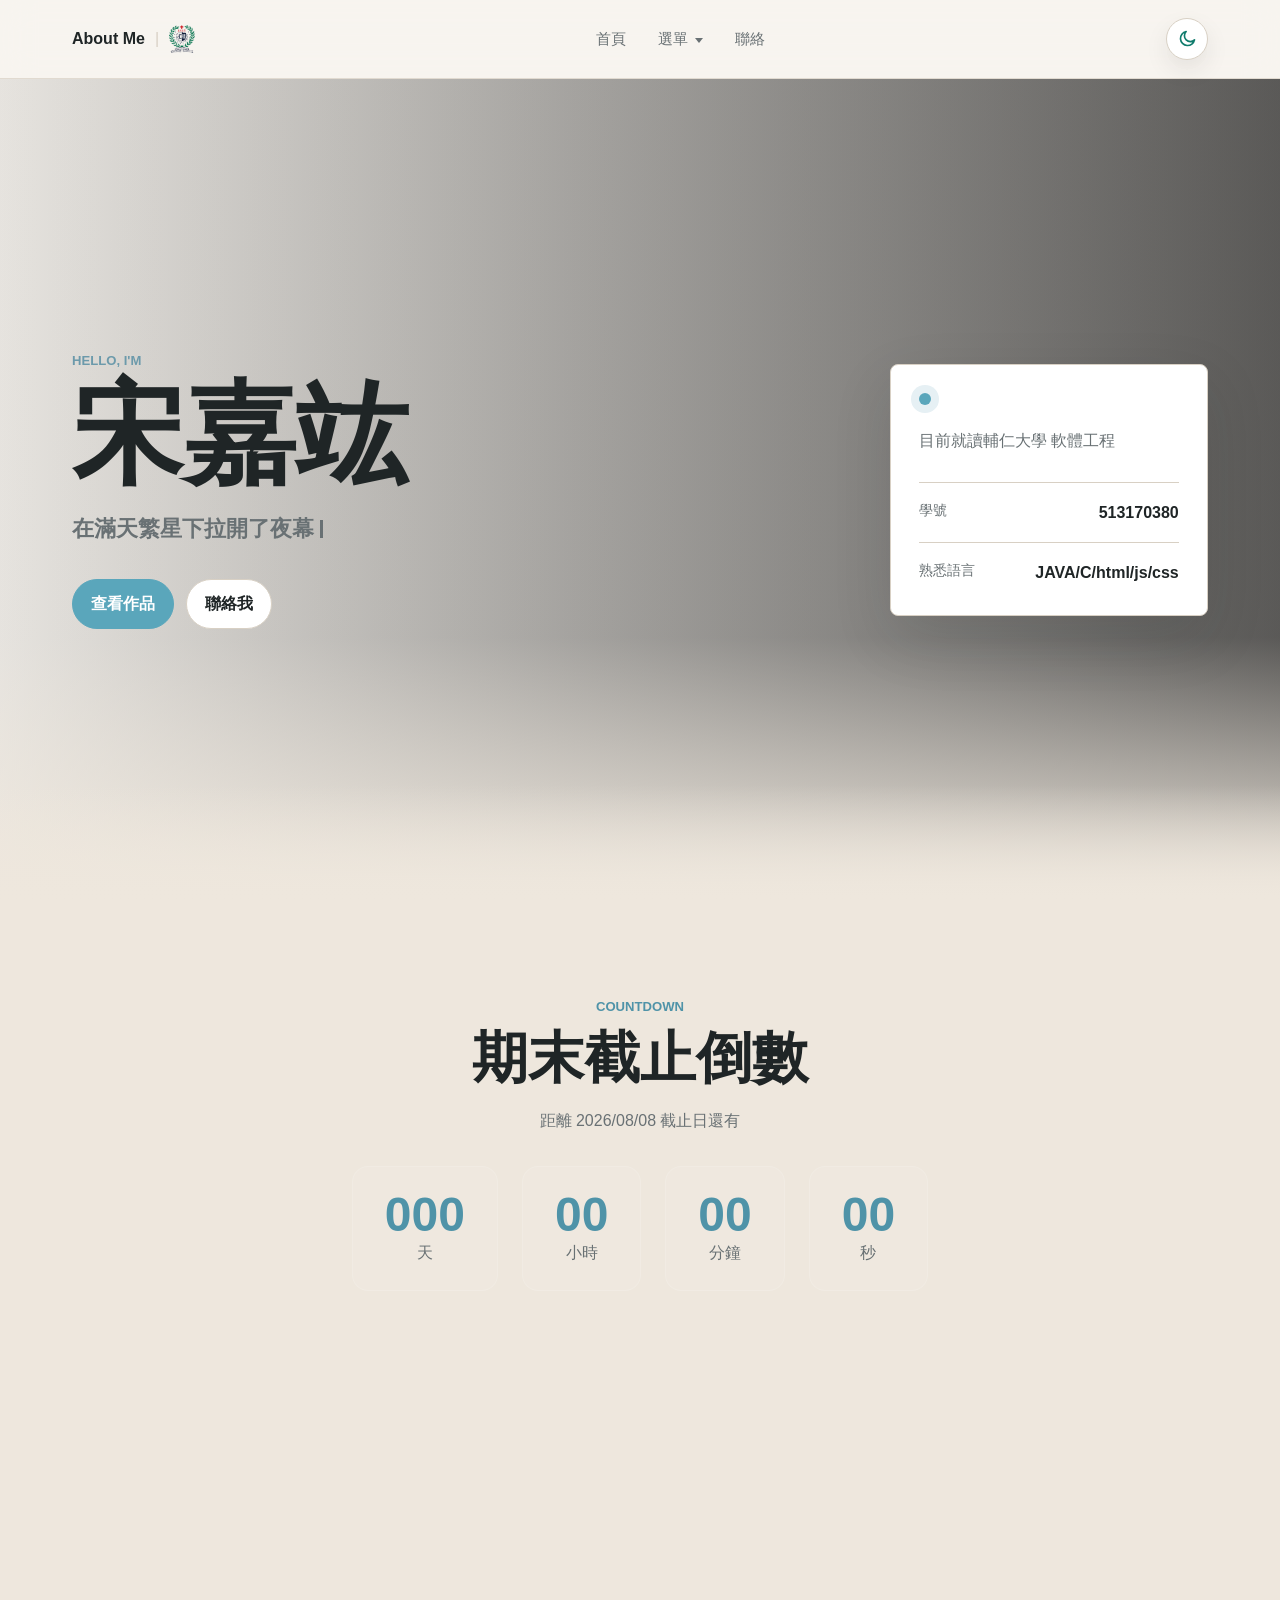
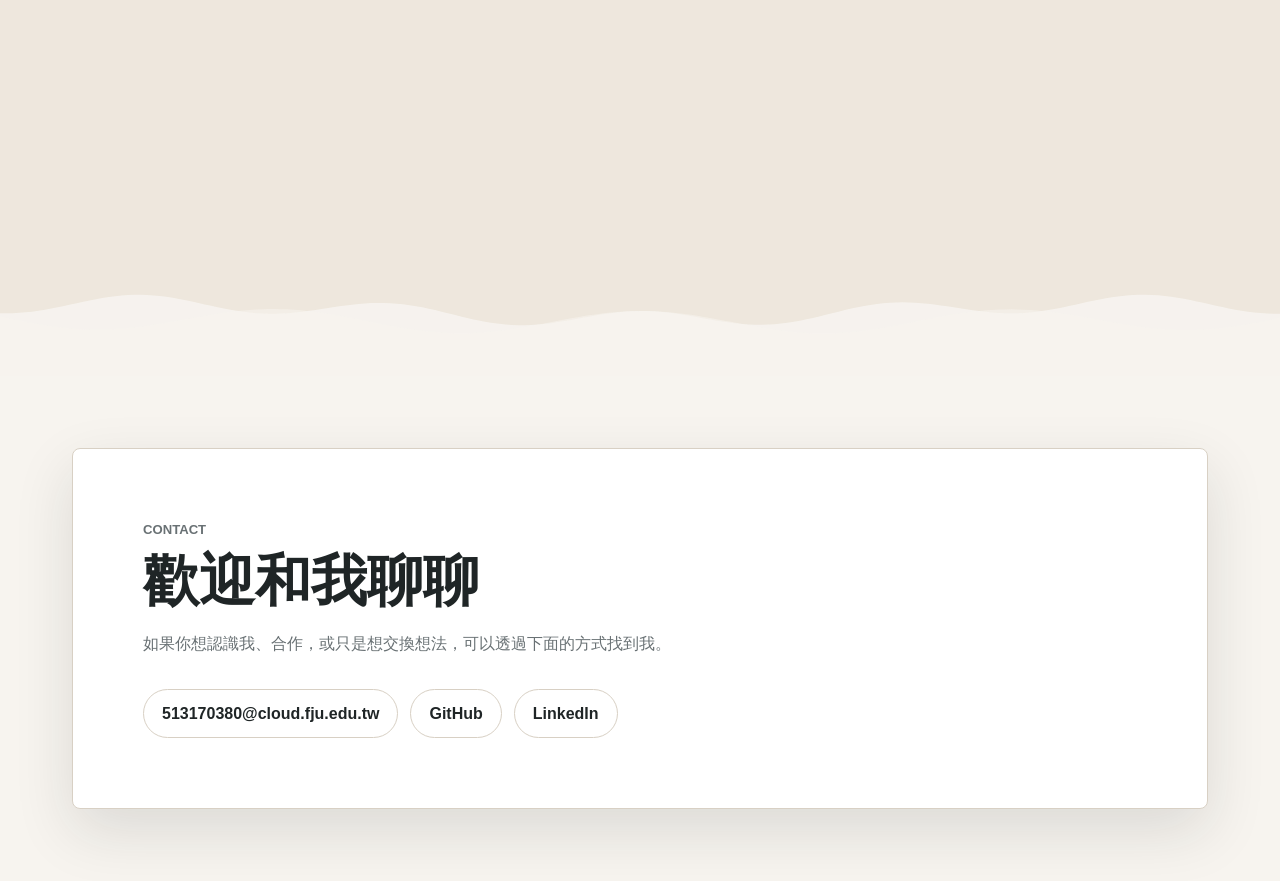
==== index.html @ a81c70bd "Initial commit" ====
<!DOCTYPE html>
<html lang="zh-Hant">
  <head>
    <meta charset="UTF-8" />
    <meta name="viewport" content="width=device-width, initial-scale=1.0" />
    <script>
      if (sessionStorage.getItem("page-arrival-transition") === "true") {
        document.documentElement.classList.add("page-arrival-transition");
      }
    </script>
    <title>About Me</title>
    <link rel="stylesheet" href="styles.css" />
    <link rel="stylesheet" href="startAnimation.css" />
  </head>
  <body>
    <div class="start-animation" aria-hidden="true">
      <div class="container">
        <div class="curtain">
          <div class="curtain__left"></div>
          <div class="curtain__right"></div>
        </div>
      </div>
    </div>

    <header class="site-header">
      <div class="brand-group">
        <a class="brand" href="#home" aria-label="回到首頁">About Me</a>
        <span class="brand-sep" aria-hidden="true">|</span>
        <a class="brand-logo" href="https://www.fju.edu.tw/" target="_blank" rel="noreferrer" aria-label="輔仁大學官網">
          <img src="img/logo.png" alt="輔仁大學" />
        </a>
      </div>
      <nav class="nav" aria-label="主要導覽">
        <a href="#home">首頁</a>
        <div class="nav-dropdown">
          <a class="nav-dropdown-trigger" href="works.html">選單</a>
          <div class="nav-menu" aria-label="作品選單">
            <a href="works.html">作品集</a>
            <div class="nav-subdropdown">
              <a class="nav-submenu-trigger" href="about.html">關於我</a>
              <div class="nav-submenu" aria-label="關於我選項">
                <a href="sponsor.html">贊助</a>
              </div>
            </div>
          </div>
        </div>
        <a href="#contact">聯絡</a>
      </nav>
      <button class="theme-toggle" type="button" aria-label="切換深色模式">
        <span class="theme-icon"><img src="assets/moon.svg" alt="" /></span>
      </button>
    </header>

    <main id="home">
      <section class="hero" aria-labelledby="hero-title">
        <div class="hero-photo-slider" aria-hidden="true">
          <div class="hero-photo hero-photo-1"></div>
          <div class="hero-photo hero-photo-2"></div>
          <div class="hero-photo hero-photo-3"></div>
        </div>
        <div class="hero-content reveal">
          <p class="eyebrow">Hello, I'm</p>
          <h1 id="hero-title">宋嘉竑</h1>
          <p class="hero-subtitle" data-typewriter>
            在滿天繁星下拉開了夜幕，對於這無聊的世界，今天還能保持熱愛嗎?
          </p>
          <div class="hero-actions">
            <a class="button primary" href="works.html">查看作品</a>
            <a class="button secondary" href="#contact">聯絡我</a>
          </div>
        </div>

        <aside class="quick-card reveal reveal-delay-1" aria-label="個人摘要">
          <span class="status-dot"></span>
          <p>目前就讀輔仁大學 軟體工程</p>
          <dl>
            <div>
              <dt>學號</dt>
              <dd>513170380</dd>
            </div>
            <div>
              <dt>熟悉語言</dt>
              <dd>JAVA/C/html/js/css</dd>
            </div>
          </dl>
        </aside>
      </section>

      <section class="countdown-section">
        <canvas id="countdownWave" class="section-wave" aria-hidden="true"></canvas>
        <div class="container reveal">
          <p class="section-label" style="color:var(--gold)">Countdown</p>
          <h2 class="section-title">期末截止倒數</h2>
          <p class="section-sub">距離 2026/08/08 截止日還有</p>
          <div class="countdown-grid">
            <div class="countdown-unit">
              <div class="countdown-number" id="cd-days">000</div>
              <div class="section-sub">天</div>
            </div>
            <div class="countdown-unit">
              <div class="countdown-number" id="cd-hours">00</div>
              <div class="section-sub">小時</div>
            </div>
            <div class="countdown-unit">
              <div class="countdown-number" id="cd-mins">00</div>
              <div class="section-sub">分鐘</div>
            </div>
            <div class="countdown-unit">
              <div class="countdown-number" id="cd-secs">00</div>
              <div class="section-sub">秒</div>
            </div>
          </div>
        </div>
      </section>

      <section id="contact" class="section contact-section reveal" aria-labelledby="contact-title">
        <p class="section-label">Contact</p>
        <h2 id="contact-title">歡迎和我聊聊</h2>
        <p>如果你想認識我、合作，或只是想交換想法，可以透過下面的方式找到我。</p>
        <div class="contact-links">
          <a href="mailto:513170380@cloud.fju.edu.tw">513170380@cloud.fju.edu.tw</a>
          <a href="https://github.com/arantw" target="_blank" rel="noreferrer">GitHub</a>
          <a href="https://www.linkedin.com/" target="_blank" rel="noreferrer">LinkedIn</a>
        </div>
      </section>
    </main>

    <button class="top-button" type="button" aria-label="回到頁面頂端">↑</button>

    <script src="script.js"></script>
  </body>
</html>
---- styles.css ----
/* 全站色彩變數：light mode 預設配色、主色、線條與自訂 scrollbar。 */
:root {
  color-scheme: light;
  --bg: #f7f4ef;
  --surface: #ffffff;
  --surface-soft: #eee7dd;
  --text: #1f2526;
  --muted: #697174;
  --line: #d8d0c4;
  --accent: #5aa6bb;
  --accent-strong: #6c9aab;
  --accent-soft: #e6f0f4;
  --scrollbar-track: transparent;
  --scrollbar-thumb: #b6c9cf;
  --scrollbar-thumb-hover: #c2e0ea;
  --shadow: 0 22px 60px rgba(22, 35, 33, 0.12);
  --wave-color1: rgba(247, 244, 239, 0.55);
  --wave-color2: rgba(247, 244, 239, 0.92);
  --info-box-bg-start: rgba(255, 255, 255, 0.35);
  --info-box-bg-end: rgba(255, 255, 255, 0.75);
  --img-brightness: brightness(100%);
  --gold: #4f93a8;
}

/* Dark mode 對應色彩，透過 body.dark 讓整個網站切換配色（移植自 ba-banner 的深色紫羅蘭配色）。 */
body.dark {
  color-scheme: dark;
  --bg: #0f0f16;
  --surface: #1f1f2c;
  --surface-soft: #1a1a26;
  --text: #dcdce2;
  --muted: #c8c8dc;
  --line: #2c2c39;
  --accent: #9d7cd8;
  --accent-strong: #cfc6ff;
  --accent-soft: #2a2440;
  --scrollbar-track: transparent;
  --scrollbar-thumb: #2c2c39;
  --scrollbar-thumb-hover: #9d7cd8;
  --shadow: 0 8px 32px rgba(0, 0, 0, 0.4);
  --wave-color1: rgba(15, 15, 22, 0.55);
  --wave-color2: rgba(15, 15, 22, 0.92);
  --info-box-bg-start: rgba(32, 27, 38, 0.6);
  --info-box-bg-end: rgba(32, 29, 42, 0.9);
  --img-brightness: brightness(80%);
  --gold: #c8bdf2;
}

* {
  box-sizing: border-box;
}

/* 頁面平滑捲動與 Firefox scrollbar 樣式。 */
html {
  scroll-behavior: smooth;
  scrollbar-color: var(--scrollbar-thumb) var(--scrollbar-track);
  scrollbar-width: thin;
}

/* Chrome / Edge / Safari scrollbar 樣式，移除原本預設粗滑條。 */
::-webkit-scrollbar {
  width: 10px;
  height: 10px;
}

::-webkit-scrollbar-track {
  background: var(--scrollbar-track);
}

::-webkit-scrollbar-thumb {
  border: 3px solid transparent;
  border-radius: 999px;
  background: var(--scrollbar-thumb);
  background-clip: content-box;
}

::-webkit-scrollbar-thumb:hover {
  background: var(--scrollbar-thumb-hover);
  background-clip: content-box;
}

::-webkit-scrollbar-corner {
  background: transparent;
}

body {
  margin: 0;
  overflow-x: hidden;
  background: var(--bg);
  color: var(--text);
  font-family: "Noto Sans TC", "Microsoft JhengHei", Arial, sans-serif;
  line-height: 1.7;
  transition: background-color 0.25s ease, color 0.25s ease;
}

a {
  color: inherit;
  text-decoration: none;
}

/* 固定在頂部的導覽列，搭配半透明背景與模糊效果。 */
.site-header {
  position: sticky;
  top: 0;
  z-index: 10;
  display: flex;
  align-items: center;
  justify-content: space-between;
  gap: 24px;
  padding: 18px clamp(20px, 6vw, 72px);
  border-bottom: 1px solid color-mix(in srgb, var(--line) 72%, transparent);
  background: color-mix(in srgb, var(--bg) 88%, transparent);
  backdrop-filter: blur(16px);
}

/* 左上角品牌區：站名「About Me」與輔大 logo 以「|」分隔。 */
.brand-group {
  display: flex;
  align-items: center;
  gap: 10px;
}

.brand {
  font-size: 1rem;
  font-weight: 800;
  letter-spacing: 0;
}

.brand-sep {
  color: var(--line);
  font-weight: 400;
  user-select: none;
}

.brand-logo {
  display: inline-flex;
  align-items: center;
  transition: opacity 0.2s ease;
}

.brand-logo img {
  display: block;
  width: auto;
  height: 28px;
}

.brand-logo:hover {
  opacity: 0.75;
}

.nav {
  display: flex;
  align-items: center;
  gap: clamp(14px, 3vw, 32px);
  color: var(--muted);
  font-size: 0.95rem;
}

.nav a,
.nav-dropdown-trigger {
  transition: color 0.2s ease;
}

.nav a:hover,
.nav a.active,
.nav-dropdown:hover .nav-dropdown-trigger,
.nav-dropdown:focus-within .nav-dropdown-trigger {
  color: var(--accent-strong);
}

/* 導覽列「作品」下拉選單，hover 或鍵盤 focus 時顯示。 */
.nav-dropdown {
  position: relative;
  display: inline-flex;
  align-items: center;
}

.nav-dropdown-trigger::after {
  content: "";
  display: inline-block;
  width: 0;
  height: 0;
  margin-left: 7px;
  border-left: 4px solid transparent;
  border-right: 4px solid transparent;
  border-top: 5px solid currentColor;
  vertical-align: middle;
}

.nav-menu {
  position: absolute;
  top: calc(100% + 12px);
  left: 50%;
  min-width: 150px;
  padding: 8px;
  border: 1px solid var(--line);
  border-radius: 8px;
  background: var(--surface);
  box-shadow: var(--shadow);
  opacity: 0;
  pointer-events: none;
  transform: translate(-50%, 8px);
  transition: opacity 0.2s ease, transform 0.2s ease;
}

.nav-menu::before {
  content: "";
  position: absolute;
  left: 0;
  right: 0;
  bottom: 100%;
  height: 12px;
}

.nav-menu a {
  display: block;
  padding: 9px 12px;
  border-radius: 6px;
  color: var(--muted);
  white-space: nowrap;
}

.nav-menu a:hover,
.nav-menu a.active {
  background: var(--accent-soft);
  color: var(--accent-strong);
}

.nav-dropdown:hover .nav-menu,
.nav-dropdown:focus-within .nav-menu {
  opacity: 1;
  pointer-events: auto;
  transform: translate(-50%, 0);
}

/* 第二層子選單：「贊助」展開後從右側飛出三個贊助等級選項。 */
.nav-subdropdown {
  position: relative;
}

.nav-submenu-trigger {
  display: flex !important;
  align-items: center;
  justify-content: space-between;
  gap: 10px;
}

.nav-submenu-trigger::after {
  content: "";
  width: 0;
  height: 0;
  border-top: 4px solid transparent;
  border-bottom: 4px solid transparent;
  border-left: 5px solid currentColor;
}

.nav-submenu {
  position: absolute;
  top: -9px;
  left: calc(100% + 9px);
  min-width: 170px;
  padding: 8px;
  border: 1px solid var(--line);
  border-radius: 8px;
  background: var(--surface);
  box-shadow: var(--shadow);
  opacity: 0;
  pointer-events: none;
  transform: translateX(8px);
  transition: opacity 0.2s ease, transform 0.2s ease;
}

/* 透明橋接區，讓滑鼠從父項移到子選單時不會中斷 hover。 */
.nav-submenu::before {
  content: "";
  position: absolute;
  top: 0;
  right: 100%;
  width: 12px;
  height: 100%;
}

.nav-subdropdown:hover .nav-submenu,
.nav-subdropdown:focus-within .nav-submenu {
  opacity: 1;
  pointer-events: auto;
  transform: translateX(0);
}

/* 主題切換與回到頂端按鈕共用圓形按鈕樣式。 */
.theme-toggle,
.top-button {
  display: inline-grid;
  place-items: center;
  width: 42px;
  height: 42px;
  border: 1px solid var(--line);
  border-radius: 999px;
  background: var(--surface);
  color: var(--text);
  cursor: pointer;
  box-shadow: 0 10px 24px rgba(0, 0, 0, 0.08);
  transition: transform 0.2s ease, border-color 0.2s ease;
}

.theme-toggle:hover,
.top-button:hover {
  transform: translateY(-2px);
  border-color: var(--accent);
}

.theme-icon img {
  display: block;
  width: 20px;
  height: 20px;
}

/* 首頁 hero 區塊：第一屏自我介紹與摘要卡片的主要版面。 */
.hero {
  position: relative;
  isolation: isolate;
  min-height: calc(100vh - 79px);
  display: grid;
  grid-template-columns: minmax(0, 1.4fr) minmax(280px, 0.6fr);
  align-items: center;
  gap: clamp(28px, 6vw, 84px);
  padding: clamp(64px, 8vw, 112px) clamp(20px, 6vw, 72px);
  overflow: hidden;
}

/* 首頁 hero 背景：用輪替照片取代純色背景，照片鋪滿首頁第一屏。 */
.hero-photo-slider {
  position: absolute;
  inset: 0;
  z-index: 0;
  display: flex;
  width: 300%;
  height: 100%;
  min-height: 100%;
  background: #000000;
  animation: heroPhotoSlide 15s ease-in-out infinite;
}

.hero-photo {
  flex: 0 0 33.333333%;
  width: 33.333333%;
  height: 100%;
  min-height: 100%;
  background-position: center;
  background-size: cover;
  background-repeat: no-repeat;
}

.hero-photo-1 {
  background-image: url("https://images.unsplash.com/photo-1517694712202-14dd9538aa97?w=1600&q=80");
}

.hero-photo-2 {
  background-image: url("https://images.unsplash.com/photo-1498050108023-c5249f4df085?w=1600&q=80");
}

.hero-photo-3 {
  background-image: url("https://images.unsplash.com/photo-1461749280684-dccba630e2f6?w=1600&q=80");
}

.hero::after {
  content: "";
  position: absolute;
  inset: 0;
  z-index: 1;
  background:
    linear-gradient(to bottom, rgba(247, 244, 239, 0.12), rgba(247, 244, 239, 0.12) 68%, var(--surface-soft) 100%),
    linear-gradient(90deg, rgba(247, 244, 239, 0.92), rgba(247, 244, 239, 0.62) 45%, rgba(247, 244, 239, 0.28));
}

body.dark .hero::after {
  background:
    linear-gradient(to bottom, rgba(15, 15, 22, 0.18), rgba(15, 15, 22, 0.18) 68%, var(--surface-soft) 100%),
    linear-gradient(90deg, rgba(15, 15, 22, 0.92), rgba(15, 15, 22, 0.68) 45%, rgba(15, 15, 22, 0.34));
}

.hero-content {
  position: relative;
  z-index: 3;
  max-width: 760px;
}

.hero .quick-card {
  position: relative;
  z-index: 3;
}

.eyebrow,
.section-label {
  margin: 0 0 10px;
  color: var(--accent-strong);
  font-size: 0.82rem;
  font-weight: 800;
  text-transform: uppercase;
}

h1,
h2,
h3,
p {
  margin-top: 0;
}

h1 {
  margin-bottom: 22px;
  font-size: clamp(3rem, 10vw, 7rem);
  line-height: 0.95;
  letter-spacing: 0;
}

/* 打字機效果文字：逐字輸出的文字一律加粗。 */
[data-typewriter] {
  font-weight: bold;
}

/* 標題打字機效果：搭配 JS 逐字輸出時顯示的閃爍游標。 */
.typewriter-cursor {
  display: inline-block;
  width: 3px;
  height: 0.85em;
  margin-left: 6px;
  vertical-align: -0.1em;
  background-color: currentColor;
  animation: typewriterBlink 0.9s step-end infinite;
}

@keyframes typewriterBlink {
  0%,
  49% {
    opacity: 1;
  }

  50%,
  100% {
    opacity: 0;
  }
}

@keyframes heroPhotoSlide {
  0%,
  28% {
    transform: translateX(0);
  }

  34%,
  62% {
    transform: translateX(-33.333333%);
  }

  68%,
  94% {
    transform: translateX(-66.666667%);
  }

  100% {
    transform: translateX(0);
  }
}

.countdown-section {
  position: relative;
  background: var(--surface-soft);
  color: var(--text);
  text-align: center;
  padding: 6rem 2rem 5rem;
}

/* 讓 hero 名字照片區往下銜接到 countdown-section 時有柔和過渡。 */
.countdown-section::before {
  content: "";
  position: absolute;
  right: 0;
  bottom: 100%;
  left: 0;
  height: clamp(58px, 9vw, 120px);
  pointer-events: none;
  background: linear-gradient(to bottom, transparent, var(--surface-soft));
}

.countdown-section .section-title { color: var(--text); }
.countdown-section .section-sub { color: var(--muted); }

.countdown-grid {
  display: flex; justify-content: center; gap: 1.5rem;
  flex-wrap: wrap; margin: 2rem 0;
}

.countdown-unit {
  background: rgba(255,255,255,0.07);
  border: 1px solid rgba(255,255,255,0.12);
  border-radius: 16px; padding: 1.5rem 2rem;
  min-width: 110px;
}
.countdown-number {
  font-size: 3rem; font-weight: 800;
  color: var(--gold); line-height: 1; font-variant-numeric: tabular-nums;
}
.countdown-label { font-size: 0.8rem; color: rgba(0, 0, 0, 0.5); margin-top: 0.4rem; letter-spacing: 0.08em; }

.countdown-deadline {
  font-size: 0.875rem; color: rgba(0, 0, 0, 0.4);
  margin-top: 1.5rem;
}

h2 {
  margin-bottom: 18px;
  font-size: clamp(2rem, 5vw, 3.5rem);
  line-height: 1.08;
  letter-spacing: 0;
}

h3 {
  margin-bottom: 10px;
  font-size: 1.15rem;
}

.hero-subtitle {
  max-width: 620px;
  color: var(--muted);
  font-size: clamp(1.05rem, 2vw, 1.35rem);
}

.hero-actions,
.contact-links {
  display: flex;
  flex-wrap: wrap;
  gap: 12px;
  margin-top: 32px;
}

.button,
.contact-links a {
  display: inline-flex;
  align-items: center;
  min-height: 46px;
  padding: 10px 18px;
  border: 1px solid var(--line);
  border-radius: 999px;
  font-weight: 700;
  transition: transform 0.2s ease, background-color 0.2s ease, border-color 0.2s ease;
}

.button:hover,
.contact-links a:hover {
  transform: translateY(-2px);
  border-color: var(--accent);
}

.button.primary {
  border-color: var(--accent);
  background: var(--accent);
  color: #ffffff;
}

.button.secondary,
.contact-links a {
  background: var(--surface);
}

.quick-card,
.skill-card,
.contact-section {
  border: 1px solid var(--line);
  border-radius: 8px;
  background: var(--surface);
  box-shadow: var(--shadow);
}

.quick-card {
  position: relative;
  padding: 28px;
}

.status-dot {
  display: block;
  width: 12px;
  height: 12px;
  margin-bottom: 22px;
  border-radius: 50%;
  background: var(--accent);
  box-shadow: 0 0 0 8px var(--accent-soft);
}

.quick-card p {
  color: var(--muted);
}

.quick-card dl {
  display: grid;
  gap: 16px;
  margin: 28px 0 0;
}

.quick-card div {
  display: flex;
  justify-content: space-between;
  gap: 16px;
  padding-top: 16px;
  border-top: 1px solid var(--line);
}

.quick-card dt {
  color: var(--muted);
  font-size: 0.85rem;
}

.quick-card dd {
  margin: 0;
  font-weight: 800;
}

/* ── 關於我頁面：橫幅卡片風格 Hero（視覺參考 reference/ba-banner.html）──── */

/* 橫幅版面：背景圖＋聲波動畫，並把歡迎卡片置中顯示。 */
.about-banner {
  grid-template-columns: 1fr;
  place-items: center;
  text-align: center;
  perspective: 1000px;
}

/* 橫幅背景圖，依主題調整亮度。 */
.about-banner-bg {
  position: absolute;
  inset: 0;
  z-index: 0;
  background-image: url("./img/121764304_p0.jpg");
  background-size: cover;
  background-position: center;
  filter: var(--img-brightness);
  transition: filter 0.5s ease;
}

/* 蓋在背景圖上的漸層遮罩，往下融入頁面背景色。 */
.hero.about-banner::after {
  background: linear-gradient(to bottom, rgba(0, 0, 0, 0.18), rgba(0, 0, 0, 0.18) 55%, var(--bg) 100%);
}

body.dark .hero.about-banner::after {
  background: linear-gradient(to bottom, rgba(0, 0, 0, 0.35), rgba(0, 0, 0, 0.35) 55%, var(--bg) 100%);
}

/* 區塊底部的聲波動畫畫布，疊在漸層遮罩之上，作為與下一個區塊的過渡。 */
.section-wave {
  position: absolute;
  left: 0;
  bottom: 0;
  z-index: 2;
  width: 100%;
  pointer-events: none;
}

/* 歡迎卡片容器，會隨滑鼠位置產生視差傾斜。 */
/*讓頭像可以獨立疊在卡片上方、不隨卡片移動。 */
.about-stage {
  position: relative;
  z-index: 3;
  display: flex;
  justify-content: center;
  perspective: 1000px;
}

.about-welcome-box {
  position: relative;
  display: flex;
  justify-content: center;
  transition: transform 0.2s ease;
}

/* 玻璃擬態資訊卡片：頭像、標題、座右銘、標籤與社群連結。 */
.about-info-box {
  position: relative;
  display: flex;
  flex-direction: column;
  align-items: center;
  gap: 14px;
  width: min(92vw, 560px);
  padding: 64px 36px 36px;
  border-radius: 24px;
  background: linear-gradient(160deg, var(--info-box-bg-start), var(--info-box-bg-end));
  border: 1px solid color-mix(in srgb, var(--line) 60%, transparent);
  box-shadow: var(--shadow);
  backdrop-filter: blur(24px) saturate(120%);
  -webkit-backdrop-filter: blur(24px) saturate(120%);
  transition: background 0.2s ease;
}

/* 卡片上緣的圓形大頭貼圖示。獨立於卡片之上，不隨卡片視差傾斜移動。 */
.about-avatar {
  position: absolute;
  top: 0;
  left: 50%;
  z-index: 5;
  transform: translate(-50%, -50%);
  display: grid;
  place-items: center;
  width: 84px;
  height: 84px;
  border-radius: 50%;
  background: var(--accent-soft);
  color: var(--accent-strong);
  border: 3px solid var(--surface);
  cursor: pointer;
  transition: transform 0.4s cubic-bezier(0.34, 1.56, 0.64, 1);
  box-shadow: var(--shadow);
  overflow: hidden;
}

.about-avatar svg {
  width: 40px;
  height: 40px;
  fill: none;
  stroke: currentColor;
  stroke-width: 1.6;
  stroke-linecap: round;
  stroke-linejoin: round;
}

/* 有上傳真實頭像照片時，讓照片填滿整個圓形頭像，並隱藏預設的 SVG 圖示。 */
.about-avatar img {
  grid-area: 1 / 1;
  width: 100%;
  height: 100%;
  border-radius: 50%;
  object-fit: cover;
}

.about-avatar:has(img) svg {
  display: none;
}

/* 滑鼠移入頭像時稍微放大。 */
.about-avatar:hover {
  transform: translate(-50%, -50%) scale(1.12);
}

/* 滑鼠移入頭像時旋轉一圈：起步快、收尾減速（ease-out）。
   保留置中位移與放大，避免旋轉時跑位或縮放跳動。 */
@keyframes avatar-spin {
  from {
    transform: translate(-50%, -50%) scale(1) rotate(0deg);
  }
  to {
    transform: translate(-50%, -50%) scale(1.12) rotate(360deg);
  }
}

.about-avatar.is-spinning {
  animation: avatar-spin 0.7s cubic-bezier(0.12, 0.78, 0.18, 1);
}

.about-info-box .eyebrow {
  margin: 8px 0 0;
}

.about-info-box h1 {
  margin-bottom: 0;
  font-size: clamp(2.2rem, 6vw, 3.4rem);
}

/* 座右銘文字，搭配打字機游標。 */
.about-motto {
  max-width: 440px;
  min-height: 3.2em;
  color: var(--muted);
  font-size: 1rem;
}

/* Focus / Style 標籤列。 */
.about-tags {
  display: flex;
  gap: 28px;
  margin: 4px 0 0;
}

.about-tags div {
  display: flex;
  flex-direction: column;
  align-items: center;
  gap: 4px;
}

.about-tags dt {
  color: var(--muted);
  font-size: 0.78rem;
  text-transform: uppercase;
  letter-spacing: 0.06em;
}

.about-tags dd {
  margin: 0;
  font-weight: 800;
}

/* 社群連結圖示列。 */
.about-socials {
  display: flex;
  gap: 16px;
  margin-top: 6px;
}

.about-socials .social-icon {
  display: grid;
  place-items: center;
  width: 40px;
  height: 40px;
  border: 1px solid var(--line);
  border-radius: 50%;
  color: var(--muted);
  transition: color 0.2s ease, border-color 0.2s ease, transform 0.2s ease;
}

.about-socials .social-icon:hover {
  color: var(--accent-strong);
  border-color: var(--accent);
  transform: translateY(-2px);
}

.about-socials .social-icon svg {
  width: 18px;
  height: 18px;
  fill: currentColor;
}

/* 一般內容區塊的共用間距與分隔線。 */
.section {
  padding: clamp(70px, 9vw, 118px) clamp(20px, 6vw, 72px);
  border-top: 1px solid var(--line);
}

/* 關於我區塊：標題與文字說明左右分欄。 */
.split-section {
  display: grid;
  grid-template-columns: minmax(180px, 0.65fr) minmax(0, 1.35fr);
  gap: clamp(30px, 7vw, 90px);
}

.section-copy {
  max-width: 760px;
  color: var(--muted);
  font-size: 1.06rem;
}

.section-heading {
  max-width: 760px;
  margin-bottom: 34px;
}

/* 技能卡片區塊：桌機三欄、窄螢幕改單欄。 */
.skill-grid {
  display: grid;
  grid-template-columns: repeat(3, minmax(0, 1fr));
  gap: 18px;
}

.skill-card {
  min-height: 230px;
  padding: 26px;
  box-shadow: none;
}

.skill-card p,
.timeline-item p,
.contact-section p {
  color: var(--muted);
}

/* 贊助頁：三個贊助等級卡片，置中排列並把按鈕對齊卡片底部。 */
.sponsor-grid {
  margin-top: clamp(24px, 4vw, 40px);
}

.sponsor-card {
  display: flex;
  flex-direction: column;
  align-items: center;
  text-align: center;
  gap: 10px;
}

.sponsor-card .sponsor-emoji {
  font-size: 2.6rem;
  line-height: 1;
}

.sponsor-card h3 {
  margin: 4px 0 0;
}

.sponsor-card .sponsor-price {
  margin: 0;
  color: var(--accent-strong);
  font-size: 1.6rem;
  font-weight: 800;
}

.sponsor-card .button {
  margin-top: auto;
}

/* 首頁精選作品時間線。 */
.timeline {
  display: grid;
  gap: 14px;
}

.timeline-item {
  display: grid;
  grid-template-columns: 56px minmax(0, 1fr);
  gap: 20px;
  padding: 22px 0;
  border-top: 1px solid var(--line);
}

.timeline-item span {
  display: inline-grid;
  place-items: center;
  width: 42px;
  height: 42px;
  border-radius: 50%;
  background: var(--accent-soft);
  color: var(--accent-strong);
  font-weight: 800;
}

.contact-section {
  margin: clamp(34px, 6vw, 72px);
  padding: clamp(34px, 6vw, 70px);
  border-top: 1px solid var(--line);
}

/* 關於我頁地圖區塊：嵌入輔仁大學位置，採用 16:9 響應式比例。 */
.map-section p {
  max-width: 760px;
  color: var(--muted);
  font-size: 1.06rem;
}

.map-frame {
  margin: 28px 0 8px;
  aspect-ratio: 16 / 9;
  overflow: hidden;
  border: 1px solid var(--line);
  border-radius: 12px;
  background: var(--surface);
  box-shadow: var(--shadow);
}

.map-frame iframe {
  display: block;
  width: 100%;
  height: 100%;
  border: 0;
}

/* 作品表格頁舊版樣式，保留給需要表格呈現時使用。 */
.table-section {
  min-height: calc(100vh - 79px);
}

.table-intro {
  max-width: 680px;
  color: var(--muted);
  font-size: 1.06rem;
}

.table-wrap {
  overflow-x: auto;
  border: 1px solid var(--line);
  border-radius: 8px;
  background: var(--surface);
  box-shadow: var(--shadow);
}

.work-table {
  width: 100%;
  min-width: 720px;
  border-collapse: collapse;
}

.work-table th,
.work-table td {
  padding: 18px 20px;
  border-bottom: 1px solid var(--line);
  text-align: left;
  vertical-align: middle;
}

.work-table th {
  background: var(--surface-soft);
  color: var(--text);
  font-size: 0.88rem;
  text-transform: uppercase;
}

.work-table tr:last-child td {
  border-bottom: 0;
}

.work-table tbody tr {
  transition: background-color 0.2s ease;
}

.work-table tbody tr:hover {
  background: var(--accent-soft);
}

.table-tag {
  display: inline-flex;
  align-items: center;
  min-height: 30px;
  padding: 4px 12px;
  border-radius: 999px;
  background: var(--accent-soft);
  color: var(--accent-strong);
  font-size: 0.88rem;
  font-weight: 800;
}

.table-actions {
  margin-top: 28px;
}

/* 作品集頁：隱藏原生 scrollbar，改用右側年份刻度作為瀏覽提示。 */
.works-root {
  scrollbar-width: none;
}

.works-root::-webkit-scrollbar {
  width: 0;
  height: 0;
}

.works-page {
  padding-right: 104px;
}

.portfolio-main {
  overflow: clip;
}

/* 作品集頁首屏，讓標題區符合視窗高度。 */
.portfolio-hero {
  min-height: calc(100svh - 79px);
  display: grid;
  align-items: end;
}

/* 右側年份刻度尺：點擊年份可跳到對應作品區塊。 */
.year-timeline {
  position: fixed;
  top: 50%;
  right: 24px;
  z-index: 9;
  display: grid;
  gap: 18px;
  padding: 18px 0;
  background: transparent;
  transform: translateY(-50%);
}

.year-timeline::before {
  content: "";
  position: absolute;
  top: 0;
  bottom: 0;
  right: 11px;
  width: 2px;
  border-radius: 999px;
  background: linear-gradient(to bottom, transparent, var(--line) 12%, var(--line) 88%, transparent);
}

/* --tick：由 JS 依捲動位置設定的接近程度（0～1），驅動刻度連續變化。 */
.year-timeline a {
  --tick: 0;
  position: relative;
  z-index: 1;
  display: flex;
  align-items: center;
  justify-content: flex-end;
  width: 80px;
  height: 24px;
  /* 標籤右側留白需大於最長刻度（約 35px），避免刻度長出時壓到文字。 */
  padding-right: 40px;
  /* 字色由灰到主題色隨刻度漸變。 */
  color: color-mix(in srgb, var(--accent-strong) calc(var(--tick) * 100%), var(--muted));
  font-size: 0.78rem;
  font-weight: 800;
  /* 越接近中央越往左突出。 */
  transform: translateX(calc(var(--tick) * -6px));
  transition: color 0.15s ease, transform 0.15s ease;
}

.year-timeline a::before {
  content: "";
  position: absolute;
  top: 50%;
  right: 5px;
  /* 刻度長度隨接近程度由 14px 延伸到 30px。 */
  width: calc(14px + var(--tick) * 16px);
  height: 2px;
  border-radius: 999px;
  background: color-mix(in srgb, var(--accent) calc(var(--tick) * 100%), var(--line));
  transform: translateY(-50%);
  transition: width 0.15s ease, background-color 0.15s ease;
}

.year-timeline a::after {
  content: "";
  position: absolute;
  top: 50%;
  right: 7px;
  width: 8px;
  height: 8px;
  border-radius: 50%;
  background: color-mix(in srgb, var(--accent) calc(var(--tick) * 100%), var(--bg));
  border: 2px solid color-mix(in srgb, var(--accent) calc(var(--tick) * 100%), var(--line));
  /* 圓點隨接近程度放大。 */
  transform: translateY(-50%) scale(calc(0.85 + var(--tick) * 0.45));
  transition: border-color 0.15s ease, background-color 0.15s ease, transform 0.15s ease;
}

/* 滑鼠移入或目前年份：直接拉到刻度最強狀態。 */
.year-timeline a:hover,
.year-timeline a.active {
  color: var(--accent-strong);
  transform: translateX(-6px);
}

.year-timeline a:hover::before,
.year-timeline a.active::before {
  width: 30px;
  background: var(--accent);
}

.year-timeline a:hover::after,
.year-timeline a.active::after {
  background: var(--accent);
  border-color: var(--accent);
  transform: translateY(-50%) scale(1.3);
}

/* 每個年份作品區塊符合視窗高度，透明度由 JS 依捲動位置控制。 */
.year-section {
  min-height: calc(100svh - 79px);
  display: grid;
  align-content: center;
  scroll-margin-top: 96px;
  opacity: var(--year-opacity, 0.2);
  transform: translateY(calc((1 - var(--year-opacity, 0.2)) * 22px));
  transition: opacity 0.12s linear, transform 0.12s linear;
}

.year-heading {
  display: flex;
  align-items: end;
  justify-content: space-between;
  gap: 22px;
  margin-bottom: 28px;
}

.year-heading h2 {
  margin-bottom: 0;
}

/* 年份內的作品橫向瀏覽列，左右箭頭負責水平切換作品。 */
.portfolio-row {
  display: grid;
  grid-template-columns: 46px minmax(0, 1fr) 46px;
  align-items: center;
  gap: 14px;
  max-width: min(100%, calc(100vw - 212px));
}

.portfolio-track {
  display: grid;
  grid-auto-columns: minmax(500px, calc((100% - 36px) / 3));
  grid-auto-flow: column;
  gap: 18px;
  overflow-x: auto;
  overscroll-behavior-inline: contain;
  padding: 4px 4px 18px;
  scroll-behavior: smooth;
  scroll-snap-type: inline mandatory;
  scrollbar-width: none;
}

.portfolio-track::-webkit-scrollbar {
  display: none;
}

.portfolio-card {
  position: relative;
  min-height: clamp(240px, 34svh, 360px);
  padding: 26px;
  border: 1px solid var(--line);
  border-radius: 8px;
  background: var(--surface);
  box-shadow: var(--shadow);
  scroll-snap-align: start;
}

.portfolio-card span {
  display: inline-grid;
  place-items: center;
  width: 40px;
  height: 40px;
  margin-bottom: 46px;
  border-radius: 50%;
  background: var(--accent-soft);
  color: var(--accent-strong);
  font-weight: 800;
}

.portfolio-card p {
  color: var(--muted);
}

/* 作品卡片內嵌的 Lottie 動畫（data.json），固定白色背景，稍微放大超出卡片內距。 */
.portfolio-card .card-lottie {
  display: block;
  width: calc(100% + 36px);
  aspect-ratio: 16 / 9;
  margin: 10px -18px 18px;
  background: #ffffff;
  border: 1px solid var(--line);
  border-radius: 8px;
}

/* 作品卡片內嵌的本機影片（AE 資料夾），沿用 card-lottie 的 16:9 方框版型。 */
.portfolio-card .card-video {
  display: block;
  width: calc(100% + 36px);
  aspect-ratio: 16 / 9;
  margin: 10px -18px 18px;
  background: #000000;
  border: 1px solid var(--line);
  border-radius: 8px;
  object-fit: cover;
}

/* SORT 卡片內的排序演算法動畫：氣泡排序長條圖，循環播放，配色沿用主題變數，
   會自動適應 light / dark mode。視覺邏輯移植自 sort/ 資料夾的 React 版本。 */
.sort-anim {
  position: relative;
  width: calc(100% + 36px);
  aspect-ratio: 16 / 9;
  margin: 10px -18px 18px;
  background: var(--surface);
  border: 1px solid var(--line);
  border-radius: 8px;
  overflow: hidden;
}

.sort-anim__label {
  position: absolute;
  top: 12px;
  left: 16px;
  font-family: ui-monospace, "DM Mono", SFMono-Regular, monospace;
  font-size: 0.7rem;
  font-weight: 500;
  letter-spacing: 0.28em;
  color: var(--muted);
}

.sort-anim__bars {
  position: absolute;
  left: 16px;
  right: 16px;
  bottom: 16px;
  top: 44px;
}

.sort-anim__bar {
  position: absolute;
  bottom: 0;
  transform: translateX(-50%);
  transform-origin: bottom center;
  border-radius: 4px 4px 2px 2px;
  background: color-mix(in srgb, var(--muted) 38%, var(--surface));
  transition: left 110ms cubic-bezier(0.4, 0, 0.2, 1),
    height 110ms ease,
    background-color 70ms linear;
}

.sort-anim__bar.is-sorted {
  background: var(--text);
}

.sort-anim__bar.is-comparing,
.sort-anim__bar.is-swapping {
  background: var(--accent);
}

/* 排序完成時，長條由左到右依序躍起並閃過 accent 色的波浪反饋 */
@keyframes sort-finale {
  0% {
    transform: translateX(-50%) scaleY(1);
  }
  40% {
    transform: translateX(-50%) scaleY(1.12);
    background-color: var(--accent);
  }
  100% {
    transform: translateX(-50%) scaleY(1);
  }
}

.sort-anim__bar.is-finale {
  animation: sort-finale 540ms cubic-bezier(0.34, 1.56, 0.64, 1) both;
}

@media (prefers-reduced-motion: reduce) {
  .sort-anim__bar {
    transition: none;
  }
  .sort-anim__bar.is-finale {
    animation: none;
  }
}

/* 重新播放並洗牌按鈕：卡片右上角的圓形圖示按鈕 */
.sort-anim__replay {
  position: absolute;
  top: 22px;
  right: 22px;
  display: inline-grid;
  place-items: center;
  width: 38px;
  height: 38px;
  padding: 0;
  border: 1px solid var(--line);
  border-radius: 50%;
  background: var(--surface);
  color: var(--muted);
  cursor: pointer;
  transition: border-color 0.2s ease, background-color 0.2s ease,
    color 0.2s ease, transform 0.2s ease;
}

.sort-anim__replay:hover {
  border-color: var(--accent);
  background: var(--accent-soft);
  color: var(--accent-strong);
}

.sort-anim__replay:active svg {
  transform: rotate(-90deg);
  transition: transform 0.2s ease;
}

/* about 頁背景音樂開關：固定在左下角的圓形按鈕 */
.bgm-toggle {
  position: fixed;
  left: 22px;
  bottom: 22px;
  z-index: 40;
  display: inline-grid;
  place-items: center;
  width: 46px;
  height: 46px;
  padding: 0;
  border: 1px solid var(--line);
  border-radius: 50%;
  background: var(--surface);
  color: var(--accent-strong);
  cursor: pointer;
  box-shadow: 0 10px 24px rgba(0, 0, 0, 0.08);
  transition: border-color 0.2s ease, background-color 0.2s ease,
    color 0.2s ease, transform 0.2s ease;
}

.bgm-toggle:hover {
  border-color: var(--accent);
  background: var(--accent-soft);
  transform: translateY(-2px);
}

/* 預設顯示「播放中」圖示；暫停/靜音時改顯示帶斜線的圖示 */
.bgm-toggle .bgm-icon-off {
  display: none;
}

.bgm-toggle.is-muted {
  color: var(--muted);
}

.bgm-toggle.is-muted .bgm-icon-on {
  display: none;
}

.bgm-toggle.is-muted .bgm-icon-off {
  display: block;
}

.carousel-button {
  display: inline-grid;
  place-items: center;
  width: 46px;
  height: 46px;
  border: 1px solid var(--line);
  border-radius: 50%;
  background: var(--surface);
  color: var(--text);
  cursor: pointer;
  font-size: 1.8rem;
  line-height: 1;
  box-shadow: 0 10px 24px rgba(0, 0, 0, 0.08);
  transition: transform 0.2s ease, border-color 0.2s ease, background-color 0.2s ease;
}

.carousel-button:hover {
  border-color: var(--accent);
  background: var(--accent-soft);
  transform: translateY(-2px);
}

/* 回到頂端按鈕預設隱藏，捲動到一定高度後由 JS 加上 visible。 */
.top-button {
  position: fixed;
  right: 22px;
  bottom: 22px;
  opacity: 0;
  pointer-events: none;
}

.top-button.visible {
  opacity: 1;
  pointer-events: auto;
}

/* Scroll Animation：進入視窗後由 JS 加上 is-visible，產生淡入上滑。 */
.reveal {
  opacity: 0;
  transform: translateY(34px);
  transition: opacity 0.75s ease, transform 0.75s ease;
  will-change: opacity, transform;
}

.reveal.is-visible {
  opacity: 1;
  transform: translateY(0);
}

.reveal-delay-1 {
  transition-delay: 0.12s;
}

.reveal-delay-2 {
  transition-delay: 0.24s;
}

/* 尊重使用者的減少動態偏好，關閉大部分動畫與平滑捲動。 */
@media (prefers-reduced-motion: reduce) {
  html {
    scroll-behavior: auto;
  }

  *,
  *::before,
  *::after {
    transition-duration: 0.01ms !important;
    animation-duration: 0.01ms !important;
    animation-iteration-count: 1 !important;
  }

  .reveal {
    opacity: 1;
    transform: none;
  }
}

/* 平板以下版面：導覽列換行，作品刻度移到底部。 */
@media (max-width: 820px) {
  .site-header {
    align-items: flex-start;
    flex-wrap: wrap;
  }

  .nav {
    order: 3;
    width: 100%;
    justify-content: space-between;
    gap: 10px;
    padding-bottom: 2px;
  }

  .nav-dropdown {
    position: static;
  }

  .nav-menu {
    left: auto;
    right: 18px;
    transform: translateY(8px);
  }

  .nav-dropdown:hover .nav-menu,
  .nav-dropdown:focus-within .nav-menu {
    transform: translateY(0);
  }

  /* 小螢幕：第二層子選單改為內嵌縮排呈現，避免飛出畫面外。 */
  .nav-submenu {
    position: static;
    margin: 4px 0 4px 12px;
    min-width: 0;
    padding: 4px;
    box-shadow: none;
    opacity: 1;
    pointer-events: auto;
    transform: none;
  }

  .nav-submenu::before {
    display: none;
  }

  .hero,
  .split-section,
  .skill-grid {
    grid-template-columns: 1fr;
  }

  .hero {
    min-height: auto;
  }

  .about-banner {
    min-height: 70vh;
  }

  .skill-card {
    min-height: auto;
  }

  .works-page {
    padding-right: 0;
  }

  .year-timeline {
    top: auto;
    right: 14px;
    bottom: 14px;
    left: 14px;
    display: flex;
    justify-content: space-between;
    gap: 6px;
    padding: 8px;
    border: 1px solid var(--line);
    border-radius: 999px;
    background: color-mix(in srgb, var(--surface) 88%, transparent);
    box-shadow: var(--shadow);
    backdrop-filter: blur(16px);
    transform: none;
  }

  .year-timeline::before {
    left: 26px;
    right: 26px;
    top: 50%;
    bottom: auto;
    width: auto;
    height: 1px;
    transform: translateY(-50%);
  }

  .year-timeline a {
    width: 42px;
    height: 30px;
    justify-content: center;
    padding-right: 0;
    font-size: 0.72rem;
  }

  .year-timeline a::before,
  .year-timeline a::after {
    display: none;
  }

  .year-timeline a:hover,
  .year-timeline a.active {
    transform: translateY(-3px);
    color: var(--accent-strong);
  }

  .portfolio-row {
    grid-template-columns: 40px minmax(0, 1fr) 40px;
    gap: 8px;
    max-width: 100%;
  }

  .carousel-button {
    width: 40px;
    height: 40px;
  }

  .portfolio-track {
    grid-auto-columns: minmax(245px, 82%);
  }

  .year-section {
    min-height: calc(100svh - 120px);
  }
}

/* 手機版面：縮小邊距、隱藏作品橫向箭頭，改用手勢水平滑動。 */
@media (max-width: 520px) {
  .site-header {
    padding: 14px 18px;
  }

  .nav {
    font-size: 0.88rem;
  }

  .hero,
  .section {
    padding-left: 18px;
    padding-right: 18px;
  }

  .about-info-box {
    width: 100%;
    padding: 56px 22px 28px;
  }

  .about-tags {
    gap: 18px;
  }

  .contact-section {
    margin: 18px;
  }

  .timeline-item {
    grid-template-columns: 1fr;
  }

  .portfolio-row {
    grid-template-columns: 1fr;
  }

  .carousel-button {
    display: none;
  }

  .year-timeline a {
    width: 38px;
    font-size: 0.68rem;
  }
}
/*遷入圓角設定*/
iframe {
  border-radius: 16px !important;
  overflow: hidden !important;
  
  transform: translateZ(0);
  isolation: isolate;
}
---- startAnimation.css ----
/* 首次進入網站時使用的滿版窗簾動畫圖層。 */
@view-transition {
  navigation: auto;
}

::view-transition-old(root),
::view-transition-new(root) {
  animation-duration: 0.35s;
  animation-timing-function: ease;
}

.start-animation {
  position: fixed;
  inset: 0;
  z-index: 9999;
  display: grid;
  place-items: center;
  width: 100%;
  height: 100vh;
  height: 100svh;
  min-height: 100vh;
  min-height: 100svh;
  overflow: hidden;
  background: transparent;
  pointer-events: none;
  animation: startOverlayExit 0.5s ease 2.15s forwards;
}

/* 站內切換到達新頁時，不顯示首次進入底幕，只播放開窗簾效果。 */
.page-arrival-transition .start-animation:not(.is-page-transition) {
  background: transparent;
  pointer-events: none;
  animation: startOverlayExit 0.35s ease 0.95s forwards;
  opacity: 1;
  visibility: visible;
}

.page-arrival-transition .start-animation:not(.is-page-transition) .container::before {
  display: none;
}

.page-arrival-transition .start-animation:not(.is-page-transition) .curtain__left::before,
.page-arrival-transition .start-animation:not(.is-page-transition) .curtain__right::before {
  animation: open 0.7s ease-in-out 0.15s forwards;
}

/* 動畫畫布固定符合目前視窗大小。 */
.container {
  position: relative;
  width: 100%;
  height: 100vh;
  height: 100svh;
  background-color: transparent;
  overflow: hidden;
}

/* 首次進入時使用純色底幕，在窗簾打開前先遮住網頁內容。 */
.container::before {
  content: "";
  position: absolute;
  inset: 0;
  z-index: 0;
  background: #f7f4ef;
  animation: startBaseReveal 0.7s ease-in-out 1.2s forwards;
}

/* 窗簾面板位在底幕上方。 */
.curtain {
  position: absolute;
  inset: 0;
  z-index: 1;
}

.curtain__left,
.curtain__right {
  position: absolute;
  top: 0;
  left: 0;
  width: 100%;
  height: 150%;
}

/* 每片窗簾會先關上，再打開顯示底下的網頁。 */
.curtain__left::before,
.curtain__right::before {
  content: "";
  display: block;
  position: absolute;
  top: 0;
  left: 0;
  width: 100%;
  height: 100%;
  background-color: currentColor;
  animation:
    close 0.7s ease-in-out var(--close-delay, 0s) both,
    open 0.7s ease-in-out var(--open-delay, 0s) forwards;
}

.curtain__left {
  --close-delay: 0.2s;
  --open-delay: 1.2s;
  color: #bbb;
}

.curtain__right {
  --close-delay: 0.35s;
  --open-delay: 1.2s;
  color: #999;
  transform: scaleX(-1);
}

body.dark .container::before {
  background: #0f0f16;
}

body.dark .curtain__left {
  color: #2c2c39;
}

body.dark .curtain__right {
  color: #1f1f2c;
}

/* 站內離開頁面時，不加背景，只用窗簾蓋住目前網頁。 */
.start-animation.is-page-transition {
  background: transparent;
  pointer-events: auto;
  animation: none;
  opacity: 1;
  visibility: visible;
}

.start-animation.is-page-transition .container::before {
  display: none;
}

.start-animation.is-page-transition .curtain__left::before,
.start-animation.is-page-transition .curtain__right::before {
  animation: close 0.7s ease-in-out var(--close-delay, 0s) both;
}

@keyframes close {
  from,
  to {
    transform-origin: left top;
  }

  from {
    box-shadow: -10px -10px 16px rgba(0, 0, 0, 0);
    transform: translateX(101%) rotate(-25deg);
  }

  50%,
  to {
    box-shadow: -60px -15px 16px rgba(0, 0, 0, 0.1);
  }

  to {
    transform: translateX(0%) rotate(0deg);
  }
}

@keyframes open {
  from,
  to {
    transform-origin: right top;
  }

  from,
  50% {
    box-shadow: -60px -15px 16px rgba(0, 0, 0, 0.1);
  }

  to {
    box-shadow: -10px -10px 16px rgba(0, 0, 0, 0);
    transform: translateX(-101%) rotate(25deg);
  }

  from {
    transform: translateX(0%) rotate(0deg);
  }
}

@keyframes startOverlayExit {
  to {
    opacity: 0;
    visibility: hidden;
    pointer-events: none;
  }
}

@keyframes startBaseReveal {
  to {
    opacity: 0;
  }
}

@media (prefers-reduced-motion: reduce) {
  .start-animation {
    display: none;
  }
}
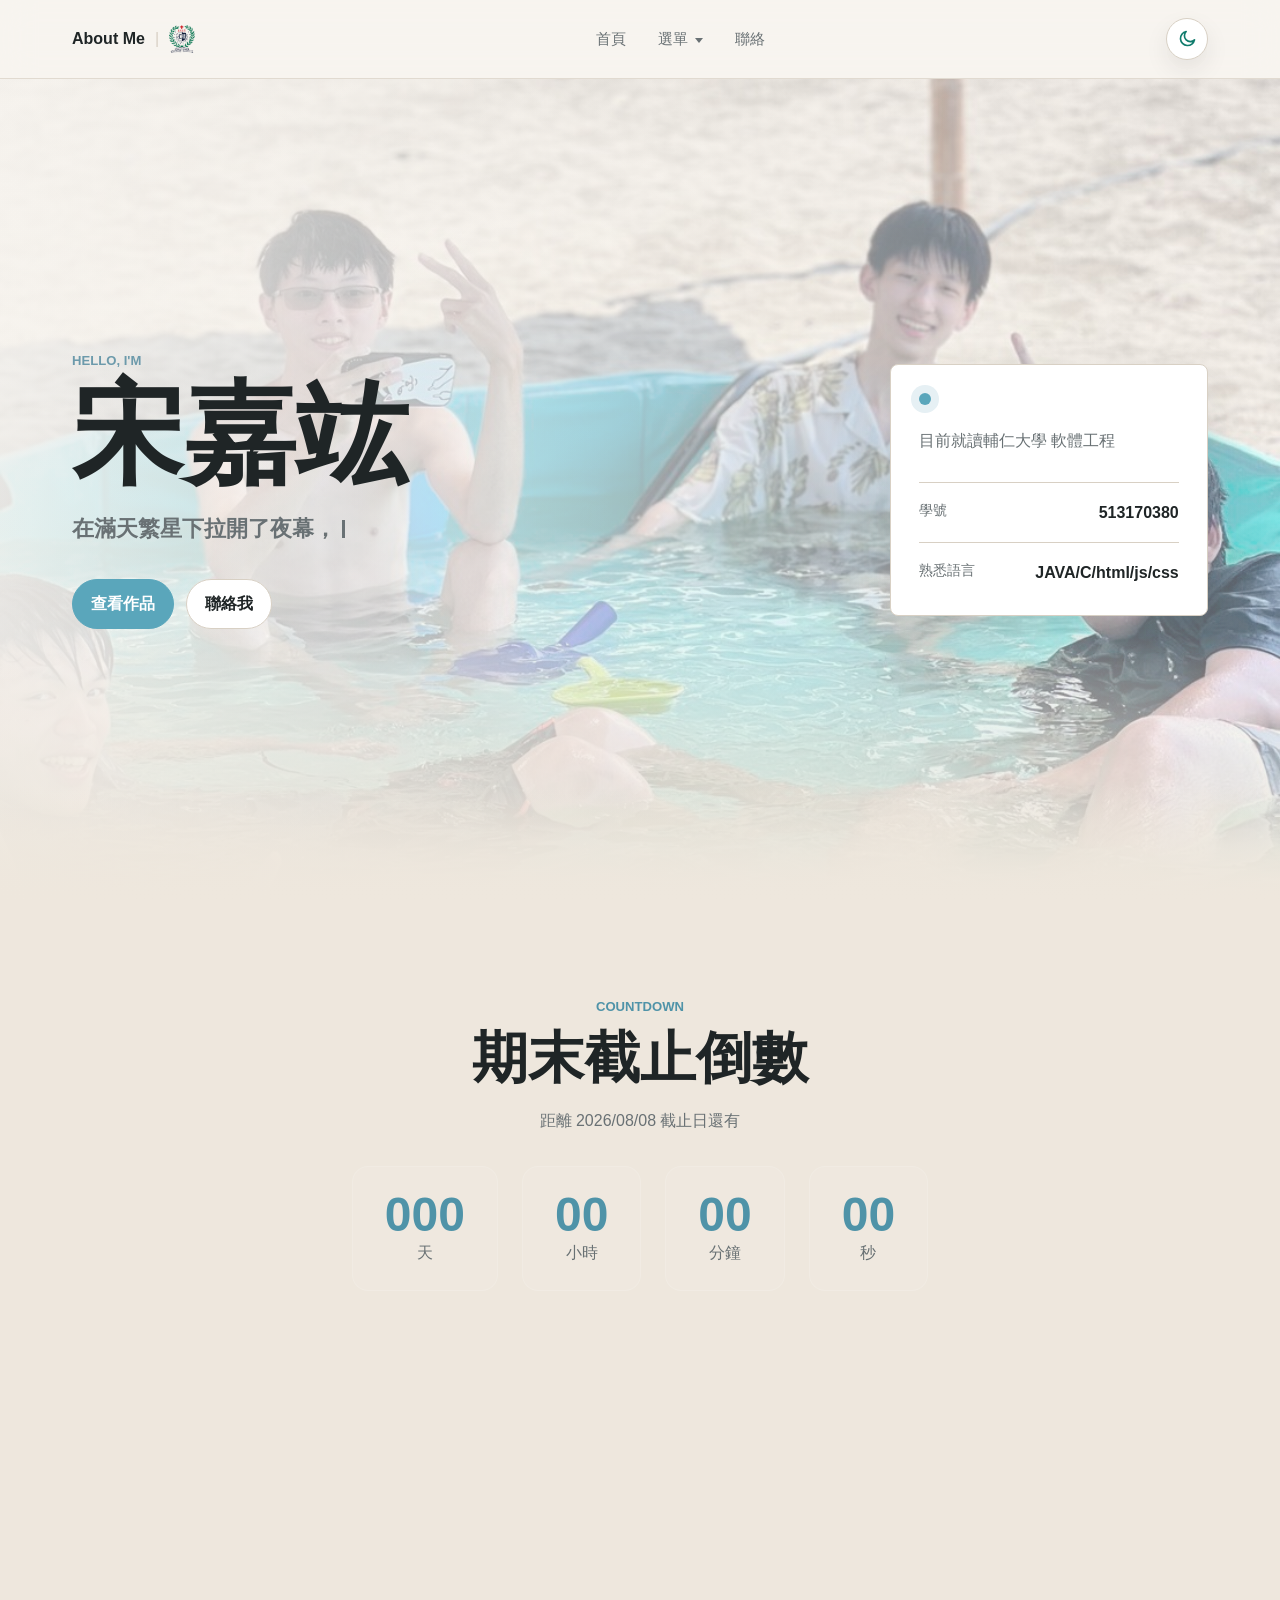
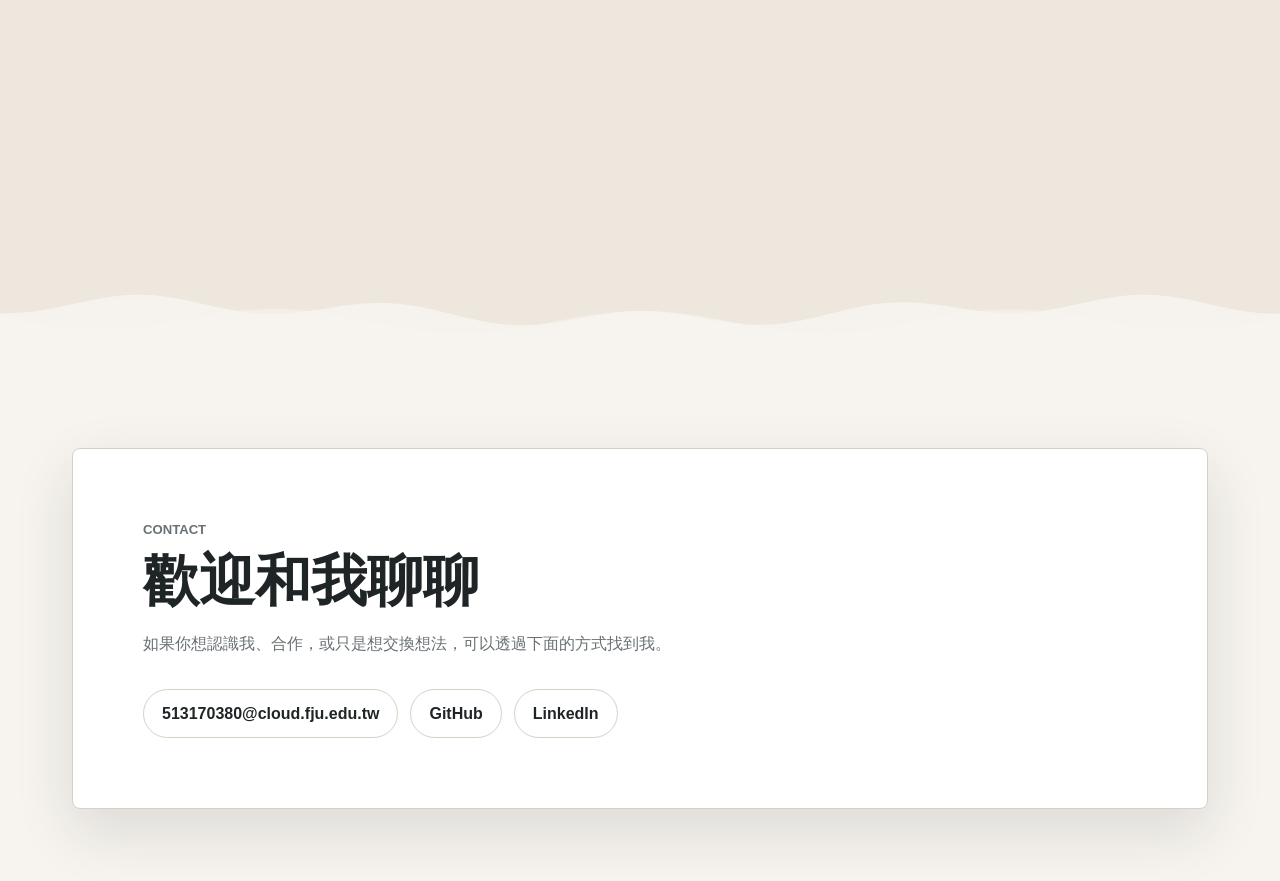
==== commit c58a6e76: "修改主頁背景和調整作品集背景" ====
--- a/index.html
+++ b/index.html
@@ -57,6 +57,8 @@
           <div class="hero-photo hero-photo-1"></div>
           <div class="hero-photo hero-photo-2"></div>
           <div class="hero-photo hero-photo-3"></div>
+          <div class="hero-photo hero-photo-4"></div>
+          <div class="hero-photo hero-photo-5"></div>
         </div>
         <div class="hero-content reveal">
           <p class="eyebrow">Hello, I'm</p>
--- a/styles.css
+++ b/styles.css
@@ -334,16 +334,16 @@
   inset: 0;
   z-index: 0;
   display: flex;
-  width: 300%;
+  width: 500%;
   height: 100%;
   min-height: 100%;
   background: #000000;
-  animation: heroPhotoSlide 15s ease-in-out infinite;
+  animation: heroPhotoSlide 25s ease-in-out infinite;
 }
 
 .hero-photo {
-  flex: 0 0 33.333333%;
-  width: 33.333333%;
+  flex: 0 0 20%;
+  width: 20%;
   height: 100%;
   min-height: 100%;
   background-position: center;
@@ -352,15 +352,23 @@
 }
 
 .hero-photo-1 {
-  background-image: url("https://images.unsplash.com/photo-1517694712202-14dd9538aa97?w=1600&q=80");
+  background-image: url("./bg/1758351074773.jpg");
 }
 
 .hero-photo-2 {
-  background-image: url("https://images.unsplash.com/photo-1498050108023-c5249f4df085?w=1600&q=80");
+  background-image: url("./bg/20240107_163657_IMG_0907.jpg");
 }
 
 .hero-photo-3 {
-  background-image: url("https://images.unsplash.com/photo-1461749280684-dccba630e2f6?w=1600&q=80");
+  background-image: url("./bg/20250118_140955.jpg");
+}
+
+.hero-photo-4 {
+  background-image: url("./bg/Messenger_creation_84AF8FDD-E4DE-469F-9DAF-39F3694A6864.jpeg");
+}
+
+.hero-photo-5 {
+  background-image: url("./bg/%E8%9E%A2%E5%B9%95%E6%93%B7%E5%8F%96%E7%95%AB%E9%9D%A2%202026-06-15%20233632.png");
 }
 
 .hero::after {
@@ -443,18 +451,28 @@
 
 @keyframes heroPhotoSlide {
   0%,
-  28% {
+  15% {
     transform: translateX(0);
   }
 
-  34%,
-  62% {
-    transform: translateX(-33.333333%);
-  }
-
-  68%,
-  94% {
-    transform: translateX(-66.666667%);
+  19%,
+  34% {
+    transform: translateX(-20%);
+  }
+
+  38%,
+  53% {
+    transform: translateX(-40%);
+  }
+
+  57%,
+  72% {
+    transform: translateX(-60%);
+  }
+
+  76%,
+  95% {
+    transform: translateX(-80%);
   }
 
   100% {
@@ -624,16 +642,26 @@
   perspective: 1000px;
 }
 
-/* 橫幅背景圖，依主題調整亮度。 */
-.about-banner-bg {
+/* 橫幅背景圖，依主題調整亮度。共用版面屬性，background-image 由各頁面類別自訂，可單獨更換。 */
+.about-banner-bg,
+.works-banner-bg {
   position: absolute;
   inset: 0;
   z-index: 0;
-  background-image: url("./img/121764304_p0.jpg");
   background-size: cover;
   background-position: center;
   filter: var(--img-brightness);
   transition: filter 0.5s ease;
+}
+
+/* 關於我頁面的橫幅背景圖。 */
+.about-banner-bg {
+  background-image: url("./img/121764304_p0.jpg");
+}
+
+/* 作品集頁面的橫幅背景圖（可獨立更換成不同圖片）。 */
+.works-banner-bg {
+  background-image: url("./img/F08kLh7aAAAa4Bh.png");
 }
 
 /* 蓋在背景圖上的漸層遮罩，往下融入頁面背景色。 */
@@ -873,19 +901,107 @@
 /* 贊助頁：三個贊助等級卡片，置中排列並把按鈕對齊卡片底部。 */
 .sponsor-grid {
   margin-top: clamp(24px, 4vw, 40px);
+  align-items: stretch;
 }
 
 .sponsor-card {
+  position: relative;
   display: flex;
   flex-direction: column;
   align-items: center;
   text-align: center;
   gap: 10px;
+  overflow: hidden;
+  isolation: isolate;
+  transition: transform 0.25s ease, box-shadow 0.25s ease, border-color 0.25s ease;
+}
+
+/* 每張卡片頂部一條依等級配色的漸層飾條。 */
+.sponsor-card::before {
+  content: "";
+  position: absolute;
+  inset: 0 0 auto;
+  height: 4px;
+  background: linear-gradient(90deg, var(--tier-from), var(--tier-to));
+}
+
+/* 卡片背後淡淡的等級色暈染，hover 時更明顯。 */
+.sponsor-card::after {
+  content: "";
+  position: absolute;
+  z-index: -1;
+  inset: 0;
+  background: radial-gradient(120% 80% at 50% 0%, var(--tier-glow), transparent 70%);
+  opacity: 0.5;
+  transition: opacity 0.25s ease;
+}
+
+.sponsor-card:hover {
+  transform: translateY(-6px);
+  box-shadow: var(--shadow);
+  border-color: color-mix(in srgb, var(--tier-to) 55%, var(--line));
+}
+
+.sponsor-card:hover::after {
+  opacity: 1;
+}
+
+/* 各等級的色彩主題（飾條與暈染）。 */
+.sponsor-card--bronze {
+  --tier-from: #c98a52;
+  --tier-to: #e6b27a;
+  --tier-glow: rgba(201, 138, 82, 0.16);
+}
+
+.sponsor-card--silver {
+  --tier-from: #9aa3ad;
+  --tier-to: #cdd5dd;
+  --tier-glow: rgba(154, 163, 173, 0.16);
+}
+
+.sponsor-card--gold {
+  --tier-from: #d6a73a;
+  --tier-to: #f3d27a;
+  --tier-glow: rgba(214, 167, 58, 0.20);
+}
+
+/* 主推方案：稍微放大、加上主色外框與更強陰影。 */
+.sponsor-card--featured {
+  border-color: color-mix(in srgb, var(--tier-to) 60%, var(--line));
+  box-shadow: var(--shadow);
+}
+
+@media (min-width: 821px) {
+  .sponsor-card--featured {
+    transform: scale(1.04);
+  }
+
+  .sponsor-card--featured:hover {
+    transform: translateY(-6px) scale(1.04);
+  }
+}
+
+/* 「最受歡迎」徽章。 */
+.sponsor-badge {
+  position: absolute;
+  top: 14px;
+  right: -34px;
+  transform: rotate(45deg);
+  width: 130px;
+  padding: 4px 0;
+  text-align: center;
+  font-size: 0.72rem;
+  font-weight: 800;
+  letter-spacing: 0.05em;
+  color: #1f2526;
+  background: linear-gradient(90deg, var(--tier-from), var(--tier-to));
+  box-shadow: 0 4px 10px rgba(0, 0, 0, 0.18);
 }
 
 .sponsor-card .sponsor-emoji {
-  font-size: 2.6rem;
+  font-size: 2.8rem;
   line-height: 1;
+  filter: drop-shadow(0 4px 8px rgba(0, 0, 0, 0.12));
 }
 
 .sponsor-card h3 {
@@ -895,12 +1011,79 @@
 .sponsor-card .sponsor-price {
   margin: 0;
   color: var(--accent-strong);
-  font-size: 1.6rem;
+  font-size: 1.9rem;
   font-weight: 800;
+}
+
+.sponsor-card .sponsor-unit {
+  font-size: 0.85rem;
+  font-weight: 600;
+  color: var(--muted);
+  margin-left: 4px;
+}
+
+/* 各等級的回饋清單。 */
+.sponsor-perks {
+  list-style: none;
+  margin: 6px 0 14px;
+  padding: 0;
+  display: grid;
+  gap: 8px;
+  width: 100%;
+  text-align: left;
+}
+
+.sponsor-perks li {
+  position: relative;
+  padding-left: 26px;
+  color: var(--muted);
+  font-size: 0.95rem;
+}
+
+.sponsor-perks li::before {
+  content: "✓";
+  position: absolute;
+  left: 0;
+  top: -1px;
+  display: grid;
+  place-items: center;
+  width: 18px;
+  height: 18px;
+  border-radius: 50%;
+  font-size: 0.7rem;
+  font-weight: 800;
+  color: var(--accent-strong);
+  background: var(--accent-soft);
 }
 
 .sponsor-card .button {
   margin-top: auto;
+  width: 100%;
+}
+
+/* 頁面底部的聲波動畫帶，作為贊助頁的收尾裝飾。 */
+.sponsor-wave {
+  position: relative;
+  height: 150px;
+  margin-top: clamp(50px, 9vw, 110px);
+  overflow: visible;
+  background: var(--surface-soft);
+}
+
+/* 與 index 的 countdown-section 一致：上緣用柔和漸層銜接頁面背景。 */
+.sponsor-wave::before {
+  content: "";
+  position: absolute;
+  right: 0;
+  bottom: 100%;
+  left: 0;
+  height: clamp(58px, 9vw, 120px);
+  pointer-events: none;
+  background: linear-gradient(to bottom, transparent, var(--surface-soft));
+}
+
+.sponsor-wave .section-wave {
+  bottom: -1px;
 }
 
 /* 首頁精選作品時間線。 */
@@ -1036,19 +1219,57 @@
   height: 0;
 }
 
+/* --timeline-gutter：為右側固定年份時間軸保留的留白寬度。
+   只套用在會撞到時間軸的捲動內容（.year-section），不放在 body，
+   讓頁首、頁首背景、波浪等裝飾層能自然滿版、不必逐一抵銷。 */
 .works-page {
-  padding-right: 104px;
+  --timeline-gutter: 104px;
 }
 
 .portfolio-main {
   overflow: clip;
 }
 
-/* 作品集頁首屏，讓標題區符合視窗高度。 */
+/* 作品集頁首屏，讓標題區符合視窗高度。背景圖重用 .about-banner-bg。 */
 .portfolio-hero {
+  position: relative;
+  isolation: isolate;
   min-height: calc(100svh - 79px);
   display: grid;
   align-items: end;
+}
+
+/* 疊在背景圖上的漸層遮罩，與首頁 .hero::after 相同做法：
+   直向漸層在 68% 才柔和轉折避免分層感，再疊一層橫向漸層淡化左側提升標題可讀性。
+   底部收尾用 --bg 以銜接下方波浪與作品區塊。 */
+.portfolio-hero::after {
+  content: "";
+  position: absolute;
+  inset: 0;
+  z-index: 1;
+  pointer-events: none;
+  background:
+    linear-gradient(to bottom, rgba(247, 244, 239, 0.12), rgba(247, 244, 239, 0.12) 68%, var(--bg) 100%),
+    linear-gradient(90deg, rgba(247, 244, 239, 0.92), rgba(247, 244, 239, 0.62) 45%, rgba(247, 244, 239, 0.28));
+}
+
+body.dark .portfolio-hero::after {
+  background:
+    linear-gradient(to bottom, rgba(15, 15, 22, 0.18), rgba(15, 15, 22, 0.18) 68%, var(--bg) 100%),
+    linear-gradient(90deg, rgba(15, 15, 22, 0.92), rgba(15, 15, 22, 0.68) 45%, rgba(15, 15, 22, 0.34));
+}
+
+.portfolio-hero .section-heading {
+  position: relative;
+  /* 高於波浪（z-index:2），避免底部對齊的標題被波浪畫布蓋住下緣。 */
+  z-index: 3;
+  /* 霧面改為淺色系（同 index），標題改用主題文字色才清楚。 */
+  color: var(--text);
+}
+
+/* 頁首底部的波浪，用來和下方各作品（cas）區塊分隔。 */
+.portfolio-hero .section-wave {
+  bottom: -1px;
 }
 
 /* 右側年份刻度尺：點擊年份可跳到對應作品區塊。 */
@@ -1151,6 +1372,8 @@
   display: grid;
   align-content: center;
   scroll-margin-top: 96px;
+  /* 右側多留 --timeline-gutter，讓標題與作品列不被固定的年份時間軸壓到。 */
+  padding-right: calc(clamp(20px, 6vw, 72px) + var(--timeline-gutter, 0px));
   opacity: var(--year-opacity, 0.2);
   transform: translateY(calc((1 - var(--year-opacity, 0.2)) * 22px));
   transition: opacity 0.12s linear, transform 0.12s linear;
@@ -1539,8 +1762,9 @@
     min-height: auto;
   }
 
+  /* 小螢幕時間軸改成底部橫條，右側不再需要留白。 */
   .works-page {
-    padding-right: 0;
+    --timeline-gutter: 0px;
   }
 
   .year-timeline {
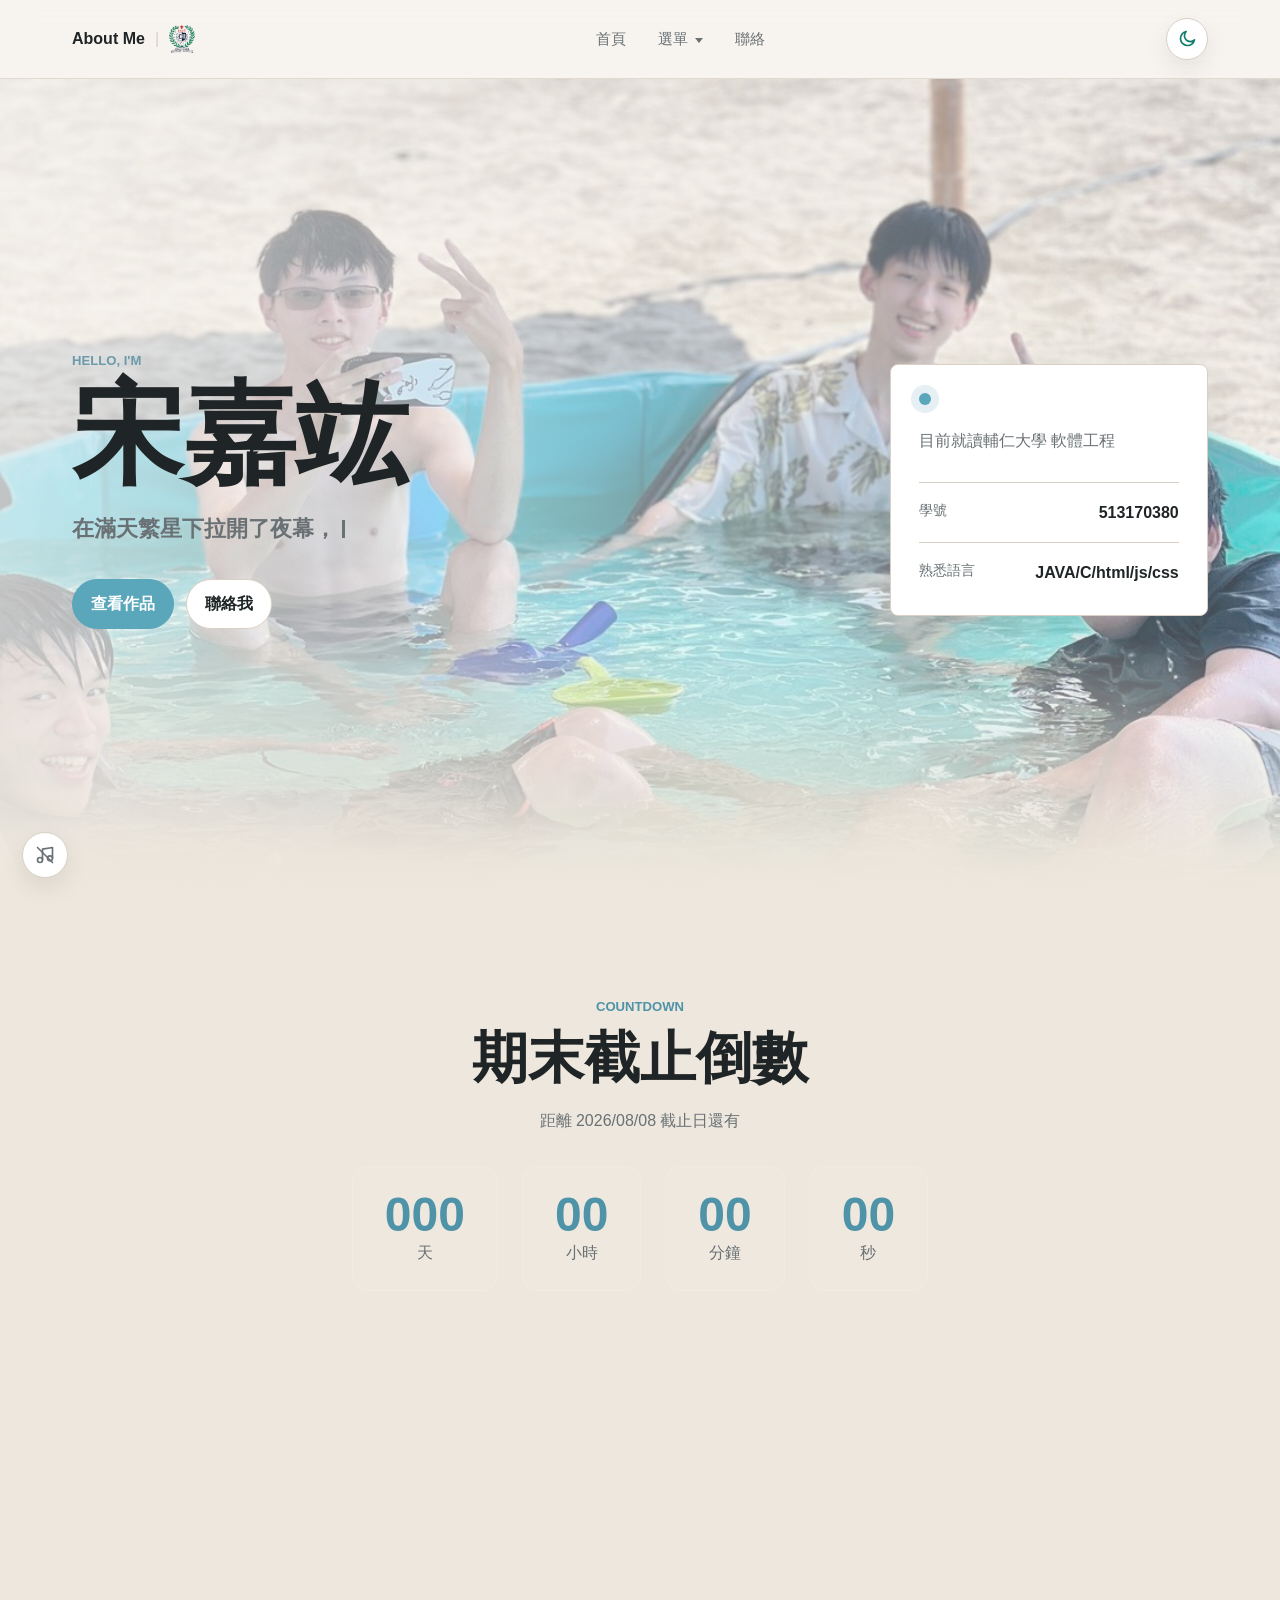
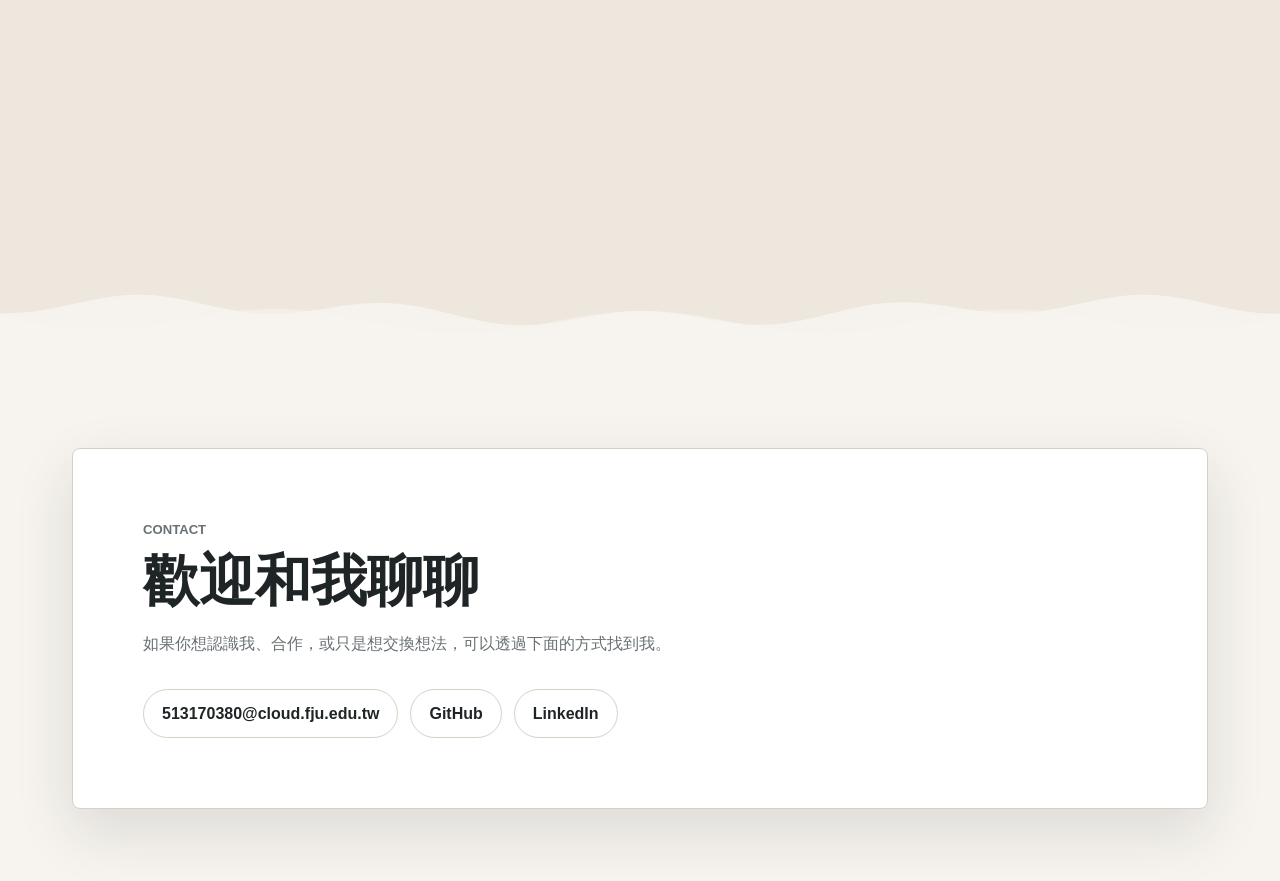
==== commit 6f2165c2: "把背景音樂變成全站" ====
--- a/index.html
+++ b/index.html
@@ -129,6 +129,22 @@
 
     <button class="top-button" type="button" aria-label="回到頁面頂端">↑</button>
 
+    <!-- 背景音樂：進入頁面後自動循環播放，右下角按鈕可開關。 -->
+    <audio id="bgm" src="bgm/BGM 夕暮れ、路地裏の白猫.mp3" loop preload="auto"></audio>
+    <button class="bgm-toggle" type="button" data-bgm-toggle aria-label="背景音樂開關" title="背景音樂">
+      <svg class="bgm-icon-on" viewBox="0 0 24 24" width="20" height="20" fill="none" stroke="currentColor" stroke-width="2" stroke-linecap="round" stroke-linejoin="round" aria-hidden="true">
+        <path d="M9 18V5l12-2v13" />
+        <circle cx="6" cy="18" r="3" />
+        <circle cx="18" cy="16" r="3" />
+      </svg>
+      <svg class="bgm-icon-off" viewBox="0 0 24 24" width="20" height="20" fill="none" stroke="currentColor" stroke-width="2" stroke-linecap="round" stroke-linejoin="round" aria-hidden="true">
+        <path d="M9 18V5l12-2v13" />
+        <circle cx="6" cy="18" r="3" />
+        <circle cx="18" cy="16" r="3" />
+        <line x1="3" y1="3" x2="21" y2="21" />
+      </svg>
+    </button>
+
     <script src="script.js"></script>
   </body>
 </html>
--- a/styles.css
+++ b/styles.css
@@ -378,13 +378,13 @@
   z-index: 1;
   background:
     linear-gradient(to bottom, rgba(247, 244, 239, 0.12), rgba(247, 244, 239, 0.12) 68%, var(--surface-soft) 100%),
-    linear-gradient(90deg, rgba(247, 244, 239, 0.92), rgba(247, 244, 239, 0.62) 45%, rgba(247, 244, 239, 0.28));
+    linear-gradient(90deg, rgba(247, 244, 239, 0.75), rgba(247, 244, 239, 0.45) 45%, rgba(247, 244, 239, 0.16));
 }
 
 body.dark .hero::after {
   background:
     linear-gradient(to bottom, rgba(15, 15, 22, 0.18), rgba(15, 15, 22, 0.18) 68%, var(--surface-soft) 100%),
-    linear-gradient(90deg, rgba(15, 15, 22, 0.92), rgba(15, 15, 22, 0.68) 45%, rgba(15, 15, 22, 0.34));
+    linear-gradient(90deg, rgba(15, 15, 22, 0.75), rgba(15, 15, 22, 0.50) 45%, rgba(15, 15, 22, 0.20));
 }
 
 .hero-content {
@@ -898,9 +898,40 @@
   color: var(--muted);
 }
 
-/* 贊助頁：三個贊助等級卡片，置中排列並把按鈕對齊卡片底部。 */
-.sponsor-grid {
-  margin-top: clamp(24px, 4vw, 40px);
+/* 贊助頁：改寫自夜間模式範本（reference/sponsor.html），
+   改用全站主題變數驅動，淺色／深色都自動套用；移除原範本的月亮裝飾。 */
+
+/* 深色模式時，仿範本在區塊背景灑上幾顆星，呼應「趕稿的夜晚」。 */
+body.dark .sponsor-section {
+  background-image:
+    radial-gradient(1px 1px at 18% 22%, rgba(255, 255, 255, 0.55), transparent),
+    radial-gradient(1px 1px at 72% 16%, rgba(255, 255, 255, 0.4), transparent),
+    radial-gradient(1.5px 1.5px at 86% 54%, rgba(207, 198, 255, 0.5), transparent),
+    radial-gradient(1px 1px at 38% 70%, rgba(255, 255, 255, 0.3), transparent),
+    radial-gradient(1px 1px at 56% 40%, rgba(207, 198, 255, 0.4), transparent);
+}
+
+.sponsor-hero {
+  text-align: center;
+  max-width: 560px;
+  margin: 0 auto;
+}
+
+.sponsor-hero .section-copy {
+  margin: 0 auto;
+}
+
+/* 標題使用範本的圓潤字體，增添手感。 */
+#sponsor-title {
+  font-family: "Zen Maru Gothic", "Noto Sans TC", sans-serif;
+}
+
+/* 卡片網格：自動排列、等高。 */
+.sponsor-tiers {
+  margin-top: clamp(28px, 5vw, 48px);
+  display: grid;
+  grid-template-columns: repeat(auto-fit, minmax(260px, 1fr));
+  gap: 20px;
   align-items: stretch;
 }
 
@@ -908,67 +939,24 @@
   position: relative;
   display: flex;
   flex-direction: column;
-  align-items: center;
-  text-align: center;
-  gap: 10px;
-  overflow: hidden;
-  isolation: isolate;
-  transition: transform 0.25s ease, box-shadow 0.25s ease, border-color 0.25s ease;
-}
-
-/* 每張卡片頂部一條依等級配色的漸層飾條。 */
-.sponsor-card::before {
-  content: "";
-  position: absolute;
-  inset: 0 0 auto;
-  height: 4px;
-  background: linear-gradient(90deg, var(--tier-from), var(--tier-to));
-}
-
-/* 卡片背後淡淡的等級色暈染，hover 時更明顯。 */
-.sponsor-card::after {
-  content: "";
-  position: absolute;
-  z-index: -1;
-  inset: 0;
-  background: radial-gradient(120% 80% at 50% 0%, var(--tier-glow), transparent 70%);
-  opacity: 0.5;
-  transition: opacity 0.25s ease;
+  padding: 32px 28px;
+  border: 1px solid var(--line);
+  border-radius: 18px;
+  background: var(--surface);
+  transition: transform 0.25s ease, border-color 0.25s ease, box-shadow 0.25s ease;
 }
 
 .sponsor-card:hover {
   transform: translateY(-6px);
+  border-color: var(--accent);
   box-shadow: var(--shadow);
-  border-color: color-mix(in srgb, var(--tier-to) 55%, var(--line));
-}
-
-.sponsor-card:hover::after {
-  opacity: 1;
-}
-
-/* 各等級的色彩主題（飾條與暈染）。 */
-.sponsor-card--bronze {
-  --tier-from: #c98a52;
-  --tier-to: #e6b27a;
-  --tier-glow: rgba(201, 138, 82, 0.16);
-}
-
-.sponsor-card--silver {
-  --tier-from: #9aa3ad;
-  --tier-to: #cdd5dd;
-  --tier-glow: rgba(154, 163, 173, 0.16);
-}
-
-.sponsor-card--gold {
-  --tier-from: #d6a73a;
-  --tier-to: #f3d27a;
-  --tier-glow: rgba(214, 167, 58, 0.20);
-}
-
-/* 主推方案：稍微放大、加上主色外框與更強陰影。 */
+}
+
+/* 主推卡片：加上主色外框與柔光，桌機略為放大。 */
 .sponsor-card--featured {
-  border-color: color-mix(in srgb, var(--tier-to) 60%, var(--line));
-  box-shadow: var(--shadow);
+  border-color: var(--accent);
+  box-shadow: 0 0 0 1px var(--accent),
+    0 18px 50px color-mix(in srgb, var(--accent) 22%, transparent);
 }
 
 @media (min-width: 821px) {
@@ -981,84 +969,124 @@
   }
 }
 
-/* 「最受歡迎」徽章。 */
+/* 置中於卡片上緣的「最多人下手」膠囊徽章。 */
 .sponsor-badge {
   position: absolute;
-  top: 14px;
-  right: -34px;
-  transform: rotate(45deg);
-  width: 130px;
-  padding: 4px 0;
-  text-align: center;
-  font-size: 0.72rem;
-  font-weight: 800;
+  top: -13px;
+  left: 50%;
+  transform: translateX(-50%);
+  padding: 4px 14px;
+  border-radius: 999px;
+  font-size: 0.75rem;
+  font-weight: 700;
   letter-spacing: 0.05em;
-  color: #1f2526;
-  background: linear-gradient(90deg, var(--tier-from), var(--tier-to));
-  box-shadow: 0 4px 10px rgba(0, 0, 0, 0.18);
-}
-
-.sponsor-card .sponsor-emoji {
-  font-size: 2.8rem;
+  white-space: nowrap;
+  color: #ffffff;
+  background: var(--accent);
+}
+
+.sponsor-icon {
+  font-size: 2.1rem;
   line-height: 1;
-  filter: drop-shadow(0 4px 8px rgba(0, 0, 0, 0.12));
+  margin-bottom: 14px;
 }
 
 .sponsor-card h3 {
-  margin: 4px 0 0;
-}
-
-.sponsor-card .sponsor-price {
-  margin: 0;
+  margin: 0 0 6px;
+  font-family: "Zen Maru Gothic", "Noto Sans TC", sans-serif;
+  font-size: 1.35rem;
+}
+
+.sponsor-price {
+  margin: 0 0 16px;
+  font-size: 0.9rem;
   color: var(--accent-strong);
-  font-size: 1.9rem;
-  font-weight: 800;
-}
-
-.sponsor-card .sponsor-unit {
-  font-size: 0.85rem;
-  font-weight: 600;
+}
+
+.sponsor-price b {
+  font-size: 1.7rem;
+  font-weight: 700;
+  color: var(--gold);
+}
+
+.sponsor-blurb {
+  margin: 0 0 20px;
+  font-size: 0.92rem;
   color: var(--muted);
-  margin-left: 4px;
-}
-
-/* 各等級的回饋清單。 */
+  min-height: 44px;
+}
+
+/* 回饋清單：以 ✦ 為項目符號，分隔線淡淡的。 */
 .sponsor-perks {
   list-style: none;
-  margin: 6px 0 14px;
+  margin: 0 0 28px;
   padding: 0;
-  display: grid;
-  gap: 8px;
-  width: 100%;
-  text-align: left;
+  flex-grow: 1;
 }
 
 .sponsor-perks li {
   position: relative;
-  padding-left: 26px;
+  padding: 8px 0 8px 26px;
+  font-size: 0.9rem;
+  color: var(--text);
+  border-top: 1px solid color-mix(in srgb, var(--line) 60%, transparent);
+}
+
+.sponsor-perks li:first-child {
+  border-top: none;
+}
+
+.sponsor-perks li::before {
+  content: "✦";
+  position: absolute;
+  left: 4px;
+  top: 8px;
+  font-size: 0.78rem;
+  color: var(--gold);
+}
+
+/* 卡片底部行動按鈕，對齊卡片底緣。 */
+.sponsor-btn {
+  margin-top: auto;
+  display: block;
+  padding: 13px;
+  border: 1px solid var(--line);
+  border-radius: 12px;
+  text-align: center;
+  font-size: 0.95rem;
+  font-weight: 500;
+  color: var(--text);
+  background: transparent;
+  cursor: pointer;
+  transition: background-color 0.2s ease, color 0.2s ease, border-color 0.2s ease;
+}
+
+.sponsor-btn:hover {
+  border-color: var(--text);
+  background: var(--text);
+  color: var(--bg);
+}
+
+.sponsor-btn--primary {
+  border-color: var(--accent);
+  background: var(--accent);
+  color: #ffffff;
+  font-weight: 700;
+}
+
+.sponsor-btn--primary:hover {
+  border-color: var(--gold);
+  background: var(--gold);
+  color: var(--bg);
+}
+
+/* 頁尾說明小字。 */
+.sponsor-footnote {
+  margin: clamp(32px, 6vw, 56px) auto 0;
+  max-width: 620px;
+  text-align: center;
+  font-size: 0.85rem;
   color: var(--muted);
-  font-size: 0.95rem;
-}
-
-.sponsor-perks li::before {
-  content: "✓";
-  position: absolute;
-  left: 0;
-  top: -1px;
-  display: grid;
-  place-items: center;
-  width: 18px;
-  height: 18px;
-  border-radius: 50%;
-  font-size: 0.7rem;
-  font-weight: 800;
-  color: var(--accent-strong);
-  background: var(--accent-soft);
-}
-
-.sponsor-card .button {
-  margin-top: auto;
-  width: 100%;
 }
 
 /* 頁面底部的聲波動畫帶，作為贊助頁的收尾裝飾。 */
@@ -1883,7 +1911,7 @@
 iframe {
   border-radius: 16px !important;
   overflow: hidden !important;
-  
+
   transform: translateZ(0);
   isolation: isolate;
 }
--- a/startAnimation.css
+++ b/startAnimation.css
@@ -139,6 +139,21 @@
   animation: close 0.7s ease-in-out var(--close-delay, 0s) both;
 }
 
+/* 站內 about ↔ sponsor 無重新載入切換：重用同一張窗簾，先闔上、抽換內容、再拉開。
+   不顯示首次進入的純色底幕，並在拉開後淡出移除圖層。窗簾的 close→open 由上方
+   .curtain__left/right::before 的預設動畫負責，這裡只負責去掉底幕與收尾淡出。 */
+.start-animation.is-spa-transition {
+  background: transparent;
+  pointer-events: auto;
+  opacity: 1;
+  visibility: visible;
+  animation: startOverlayExit 0.4s ease 1.9s forwards;
+}
+
+.start-animation.is-spa-transition .container::before {
+  display: none;
+}
+
 @keyframes close {
   from,
   to {
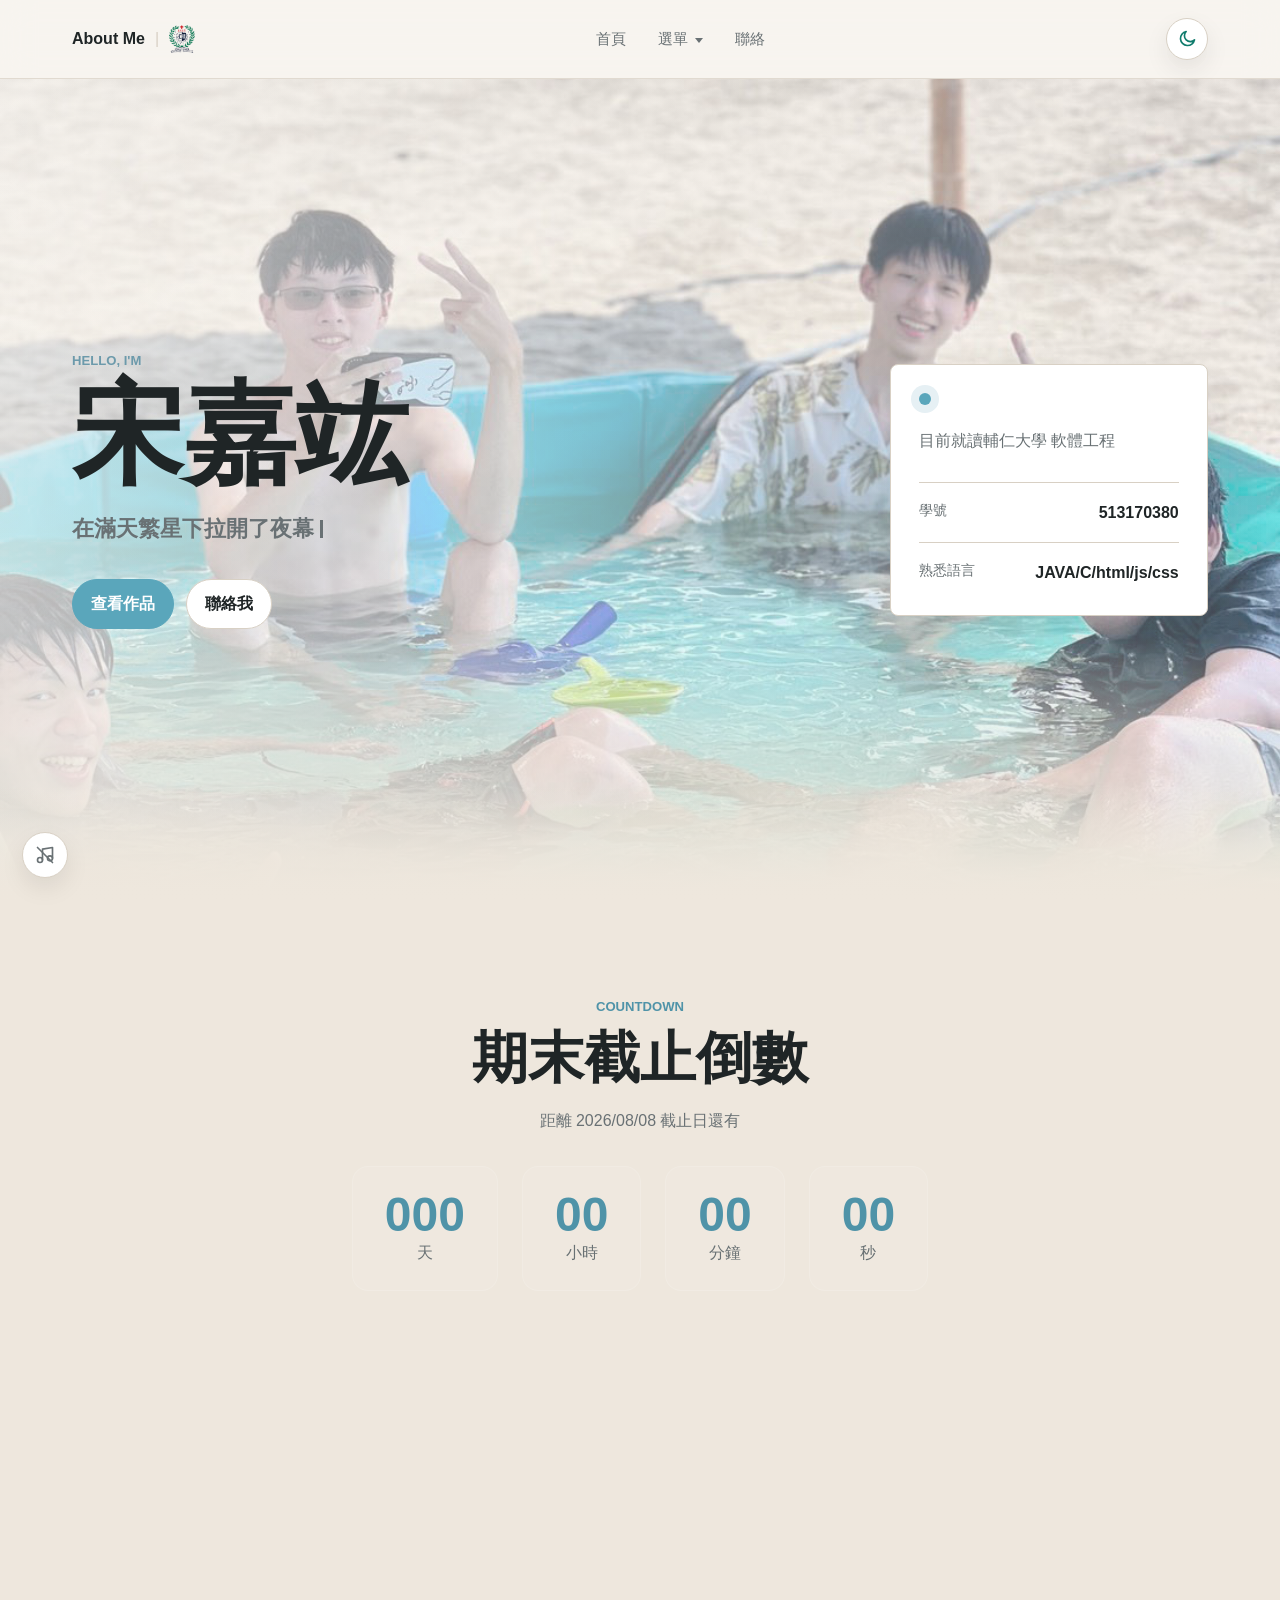
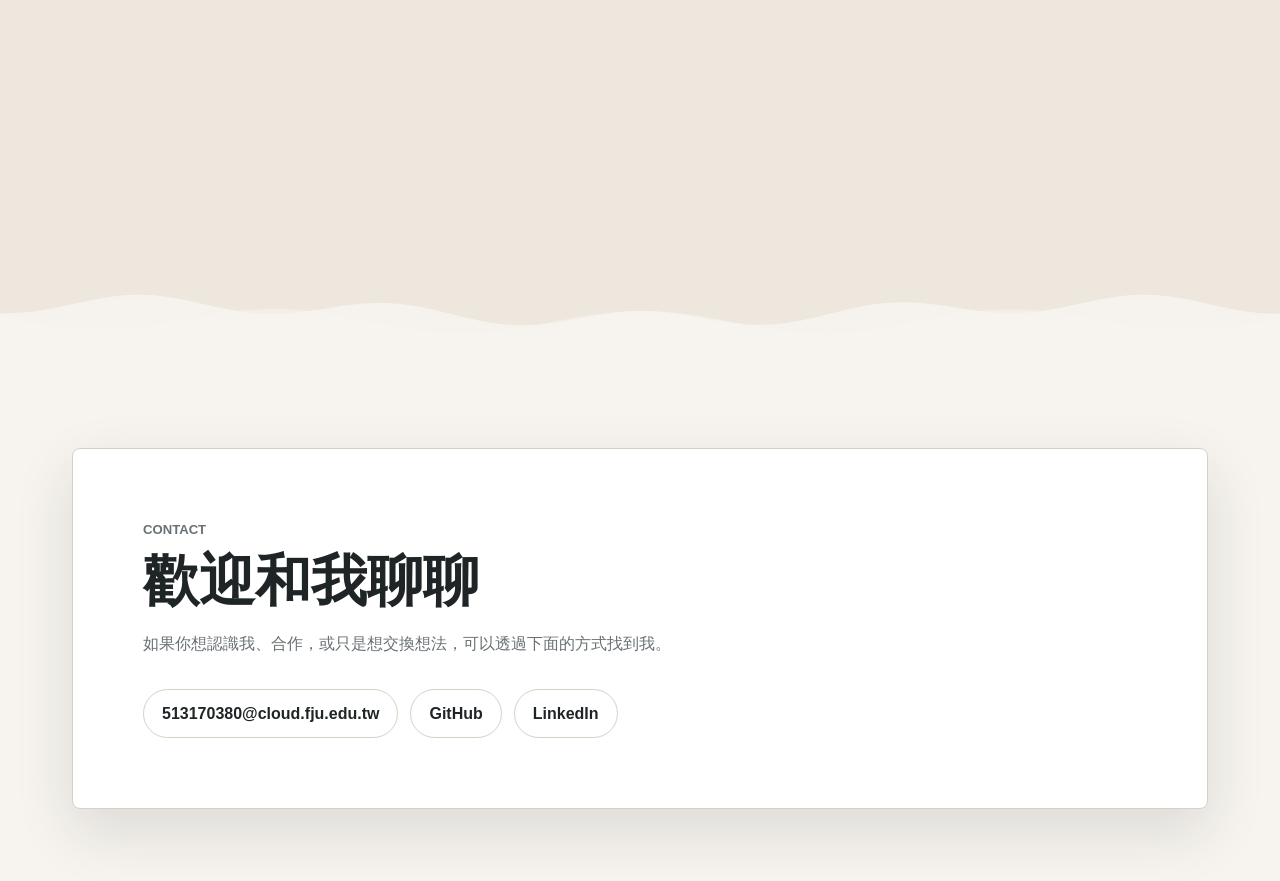
==== commit 033b0d2a: "修正ae動畫破圖，修正註解" ====
--- a/index.html
+++ b/index.html
@@ -129,7 +129,7 @@
 
     <button class="top-button" type="button" aria-label="回到頁面頂端">↑</button>
 
-    <!-- 背景音樂：進入頁面後自動循環播放，右下角按鈕可開關。 -->
+    <!-- 背景音樂 -->
     <audio id="bgm" src="bgm/BGM 夕暮れ、路地裏の白猫.mp3" loop preload="auto"></audio>
     <button class="bgm-toggle" type="button" data-bgm-toggle aria-label="背景音樂開關" title="背景音樂">
       <svg class="bgm-icon-on" viewBox="0 0 24 24" width="20" height="20" fill="none" stroke="currentColor" stroke-width="2" stroke-linecap="round" stroke-linejoin="round" aria-hidden="true">
--- a/styles.css
+++ b/styles.css
@@ -655,6 +655,7 @@
 }
 
 /* 關於我頁面的橫幅背景圖。 */
+/*原作者:https://x.com/hxPTwPREsH6ll10/status/1826958017323266333*/
 .about-banner-bg {
   background-image: url("./img/121764304_p0.jpg");
 }
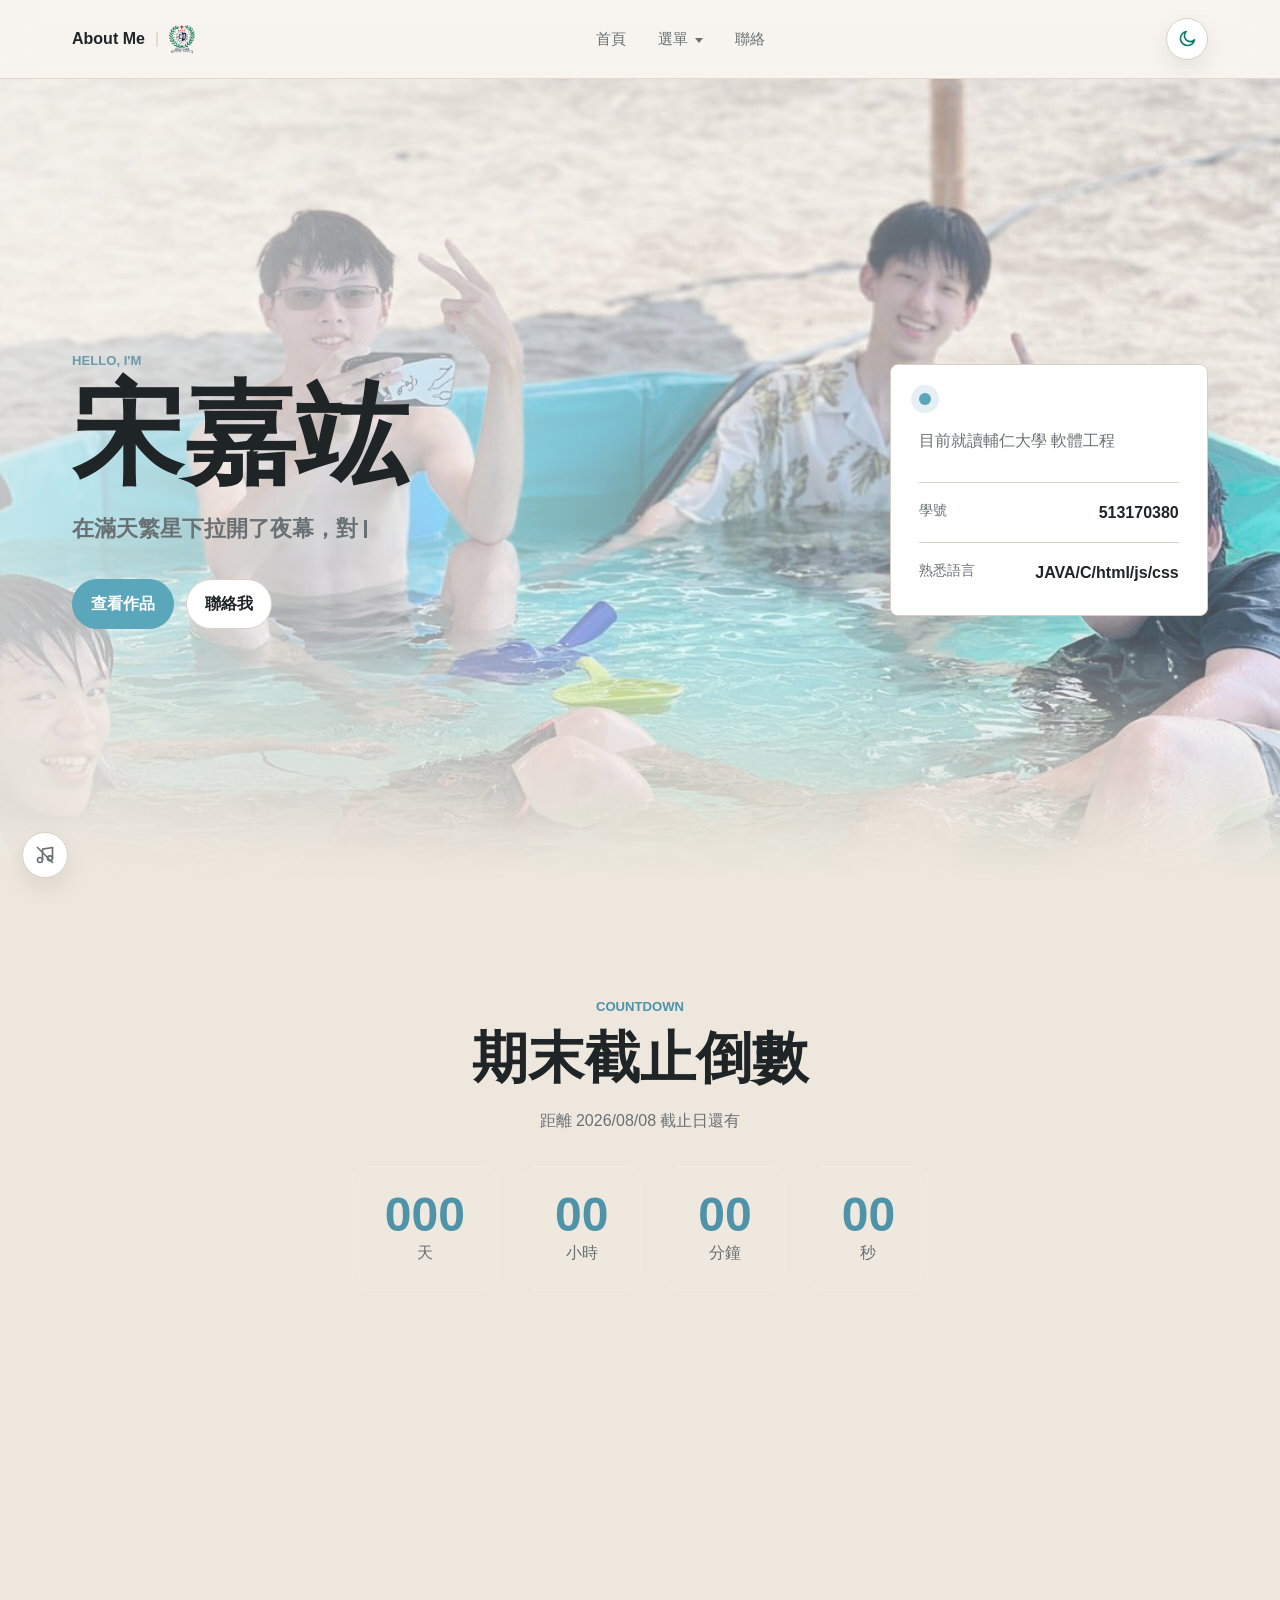
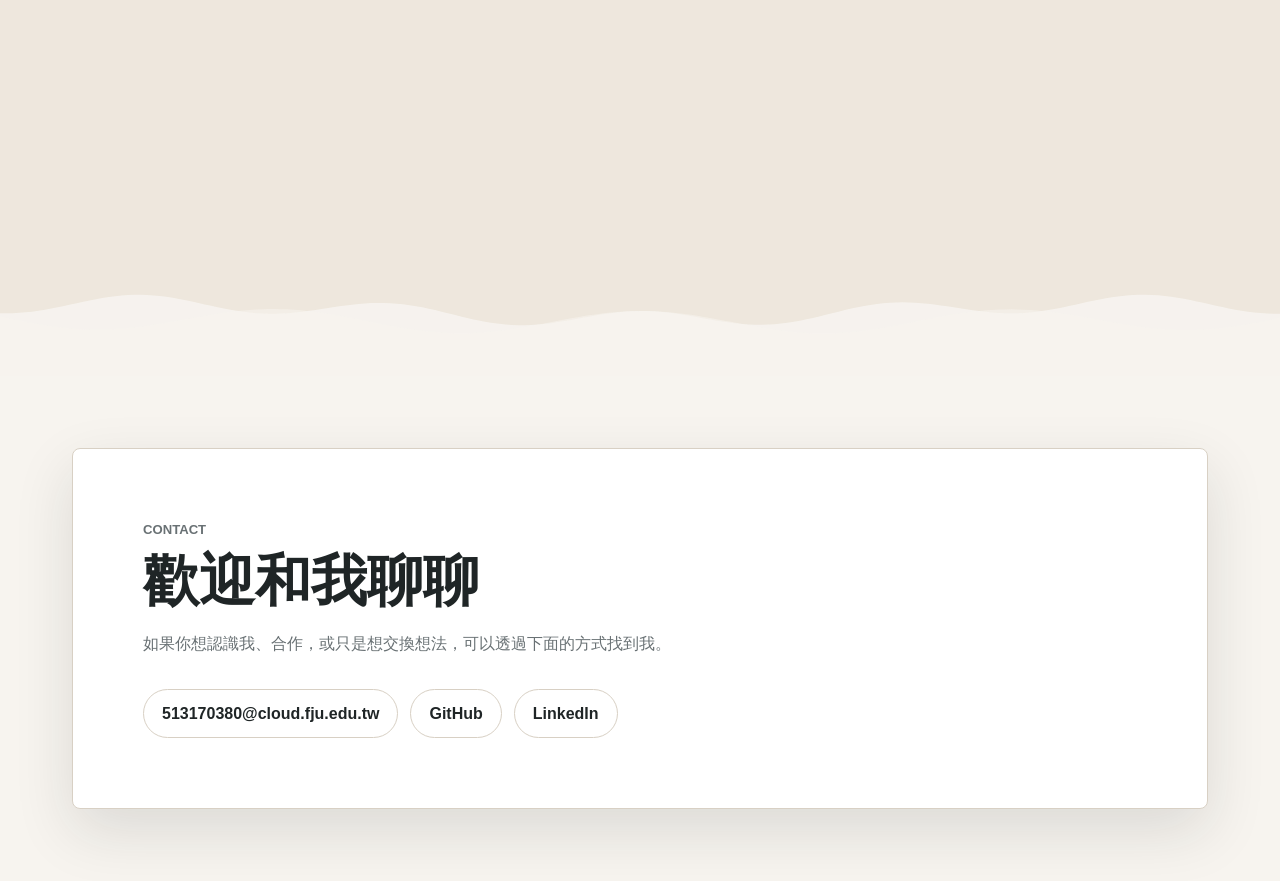
==== commit cc6b45cf: "新增google Analytics" ====
--- a/index.html
+++ b/index.html
@@ -1,6 +1,15 @@
 <!DOCTYPE html>
 <html lang="zh-Hant">
   <head>
+    <!-- Google tag (gtag.js) -->
+    <script async src="https://www.googletagmanager.com/gtag/js?id=G-FH1EW9JYR0"></script>
+    <script>
+      window.dataLayer = window.dataLayer || [];
+      function gtag(){dataLayer.push(arguments);}
+      gtag('js', new Date());
+
+      gtag('config', 'G-FH1EW9JYR0');
+    </script>
     <meta charset="UTF-8" />
     <meta name="viewport" content="width=device-width, initial-scale=1.0" />
     <script>
--- a/styles.css
+++ b/styles.css
@@ -662,7 +662,7 @@
 
 /* 作品集頁面的橫幅背景圖（可獨立更換成不同圖片）。 */
 .works-banner-bg {
-  background-image: url("./img/F08kLh7aAAAa4Bh.png");
+  background-image: url("./img/picuture_file_011.gif");
 }
 
 /* 蓋在背景圖上的漸層遮罩，往下融入頁面背景色。 */
@@ -953,12 +953,37 @@
   box-shadow: var(--shadow);
 }
 
-/* 主推卡片：加上主色外框與柔光，桌機略為放大。 */
+/* 主推卡片：加上外框與柔光，桌機略為放大。外框色取自所屬等級（--tier），預設退回主色。 */
 .sponsor-card--featured {
-  border-color: var(--accent);
-  box-shadow: 0 0 0 1px var(--accent),
-    0 18px 50px color-mix(in srgb, var(--accent) 22%, transparent);
-}
+  border-color: var(--tier, var(--accent));
+  box-shadow: 0 0 0 1px var(--tier, var(--accent)),
+    0 18px 50px color-mix(in srgb, var(--tier, var(--accent)) 22%, transparent);
+}
+
+/* 三種等級的外框配色，對應「恩人牆」的微光（燭火暖金）／月光（清冷銀藍）／包養（尊爵金）。 */
+.sponsor-card--glow { --tier: #d99a3e; }
+.sponsor-card--moon { --tier: #6f9ad0; }
+.sponsor-card--lux  { --tier: #c9a227; }
+body.dark .sponsor-card--glow { --tier: #f0b25e; }
+body.dark .sponsor-card--moon { --tier: #aebfd8; }
+body.dark .sponsor-card--lux  { --tier: #ffd86b; }
+
+.sponsor-card--glow,
+.sponsor-card--moon,
+.sponsor-card--lux {
+  border-color: color-mix(in srgb, var(--tier) 60%, var(--line));
+}
+.sponsor-card--glow:hover,
+.sponsor-card--moon:hover,
+.sponsor-card--lux:hover {
+  border-color: var(--tier);
+  box-shadow:
+    0 0 0 1px var(--tier),
+    0 18px 50px color-mix(in srgb, var(--tier) 28%, transparent);
+}
+
+/* 主推徽章一併換成所屬等級色，與外框呼應。 */
+.sponsor-card--moon .sponsor-badge { background: var(--tier); }
 
 @media (min-width: 821px) {
   .sponsor-card--featured {
@@ -1144,6 +1169,301 @@
   margin: clamp(34px, 6vw, 72px);
   padding: clamp(34px, 6vw, 70px);
   border-top: 1px solid var(--line);
+}
+
+/* 關於我頁「恩人牆」區塊：靈感取自範例的互動名字牆，
+   改用全站主題變數重寫，淺色／深色都自動套色。 */
+.gratitude-intro {
+  max-width: 640px;
+  color: var(--muted);
+  font-size: 1.06rem;
+}
+
+/* 特殊範圍：帶有牌匾與四角刻痕的框，承載互動名單。外框統一使用淡金色（--gleam）。 */
+.gratitude-frame {
+  --gleam: #d8bd80;
+  position: relative;
+  margin-top: clamp(34px, 5vw, 56px);
+  padding: clamp(40px, 6vw, 72px) clamp(24px, 5vw, 60px) clamp(26px, 4vw, 44px);
+  border: 1px solid var(--gleam);
+  border-radius: 18px;
+  background:
+    radial-gradient(120% 80% at 50% -10%,
+      color-mix(in srgb, var(--accent-soft) 70%, transparent), transparent 60%),
+    var(--surface);
+  box-shadow: var(--shadow);
+  transition: border-color 0.45s ease, box-shadow 0.45s ease;
+}
+body.dark .gratitude-frame { --gleam: #e3cd95; }
+/* 游標進入整個「特別鳴謝」框時，最外層亮起淡金色光暈（取材自範例 card hover 發光）。 */
+.gratitude-frame:hover {
+  border-color: var(--gleam);
+  box-shadow:
+    var(--shadow),
+    0 0 0 0.5px var(--gleam),
+    0 0 16px color-mix(in srgb, var(--gleam) 85%, transparent),
+    0 0 40px color-mix(in srgb, var(--gleam) 55%, transparent);
+}
+
+/* 框頂的牌匾標籤，像掛在牆上的銘謝牌。 */
+.gratitude-plaque {
+  position: absolute;
+  top: 0;
+  left: 50%;
+  transform: translate(-50%, -50%);
+  padding: 7px 20px;
+  border: 1px solid var(--line);
+  border-radius: 999px;
+  background: var(--bg);
+  color: var(--accent-strong);
+  font-size: 0.74rem;
+  font-weight: 800;
+  letter-spacing: 0.14em;
+  text-transform: uppercase;
+  white-space: nowrap;
+  box-shadow: 0 6px 18px color-mix(in srgb, var(--accent) 16%, transparent);
+}
+
+/* 四角的 L 形刻痕，強化「特殊範圍」的邊界感。 */
+.gf-corner {
+  position: absolute;
+  width: 18px;
+  height: 18px;
+  border: 2px solid var(--accent);
+  opacity: 0.6;
+  pointer-events: none;
+}
+.gf-corner--tl { top: 16px; left: 16px; border-right: 0; border-bottom: 0; border-top-left-radius: 4px; }
+.gf-corner--tr { top: 16px; right: 16px; border-left: 0; border-bottom: 0; border-top-right-radius: 4px; }
+.gf-corner--bl { bottom: 16px; left: 16px; border-right: 0; border-top: 0; border-bottom-left-radius: 4px; }
+.gf-corner--br { bottom: 16px; right: 16px; border-left: 0; border-top: 0; border-bottom-right-radius: 4px; }
+
+/* 游標光暈：游標進入框內時，跟著游標的柔光（取材自範例的 cursor-glow）。
+   以一層 inset 裁切容器把光暈框在圓角矩形內，避免溢出邊界與牌匾。 */
+.gratitude-glow-clip {
+  position: absolute;
+  inset: 0;
+  border-radius: inherit;
+  overflow: hidden;
+  pointer-events: none;
+  z-index: 0;
+}
+.gratitude-glow {
+  position: absolute;
+  top: 0;
+  left: 0;
+  width: 320px;
+  height: 320px;
+  border-radius: 50%;
+  background: radial-gradient(circle, color-mix(in srgb, var(--accent) 30%, transparent) 0%, transparent 60%);
+  transform: translate(-50%, -50%);
+  opacity: 0;
+  transition: opacity 0.35s ease;
+  mix-blend-mode: multiply;
+}
+body.dark .gratitude-glow {
+  background: radial-gradient(circle, color-mix(in srgb, var(--accent) 45%, transparent) 0%, transparent 60%);
+  mix-blend-mode: screen;
+}
+
+/* 名單本體：每一列是一位恩人，hover 觸發各自的字效。 */
+.gratitude-wall {
+  position: relative;
+  z-index: 1;
+  list-style: none;
+  margin: 0;
+  padding: 0;
+}
+.gname {
+  position: relative;
+  padding: 16px 6px 18px;
+  border-bottom: 1px solid color-mix(in srgb, var(--line) 80%, transparent);
+  transition: padding-left 0.4s cubic-bezier(0.7, 0, 0.2, 1);
+}
+.gname:last-child { border-bottom: 0; }
+.gname:hover,
+.gname:focus-within { padding-left: 26px; }
+
+.gname-name {
+  position: relative;
+  display: inline-block;
+  font-family: "Noto Serif TC", "Noto Sans TC", serif;
+  font-weight: 700;
+  font-size: clamp(30px, 5.5vw, 64px);
+  line-height: 1.1;
+  color: var(--text);
+}
+
+/* 流動名單：常駐顯示，預設暫停；游標移到該列才開始流動。 */
+.gname-roster {
+  margin-top: 8px;
+  overflow: hidden;
+  /* 兩側淡出遮罩，呼應範例 ticker 的流動感。 */
+  -webkit-mask-image: linear-gradient(90deg, transparent, #000 6%, #000 94%, transparent);
+  mask-image: linear-gradient(90deg, transparent, #000 6%, #000 94%, transparent);
+}
+/* 兩條相同軌道並排，整體左移 50% 形成無縫跑馬燈（取材自範例的 ticker）。 */
+.gname-marquee {
+  display: flex;
+  width: max-content;
+  animation: gname-scroll 18s linear infinite;
+  animation-play-state: paused;
+}
+.gname:hover .gname-marquee,
+.gname:focus-within .gname-marquee { animation-play-state: running; }
+@keyframes gname-scroll { to { transform: translateX(-50%); } }
+.gname-track {
+  list-style: none;
+  display: flex;
+  align-items: center;
+  margin: 0;
+  padding: 0;
+}
+/* 無外框的純文字名單，以中點分隔連續流動（取材自範例的 ticker 文字流）。 */
+.gname-roster li {
+  display: flex;
+  align-items: center;
+  padding: 0;
+  border: 0;
+  background: none;
+  color: var(--muted);
+  font-family: "Noto Sans TC", "Microsoft JhengHei", sans-serif;
+  font-size: 1rem;
+  font-weight: 500;
+  letter-spacing: 0.12em;
+  white-space: nowrap;
+  transition: color 0.3s ease;
+}
+.gname-roster li::after {
+  content: "·";
+  margin: 0 0.85em;
+  color: currentColor;
+  opacity: 0.55;
+}
+/* 每列各自的等級色（--tier），對應名字字效的顏色。 */
+.gname--split { --tier: var(--accent-strong); }
+.gname--underline { --tier: var(--accent-strong); }
+.gname--glow { --tier: #d99a3e; }
+.gname--moon { --tier: #6f9ad0; }
+.gname--lux { --tier: #c9a227; }
+body.dark .gname--glow { --tier: #f0b25e; }
+body.dark .gname--moon { --tier: #aebfd8; }
+body.dark .gname--lux { --tier: #ffd86b; }
+
+/* 游標移到某列時，整條名單染上該等級色並帶同色微光。 */
+.gname:hover .gname-roster li,
+.gname:focus-within .gname-roster li {
+  color: var(--tier, var(--text));
+  text-shadow: 0 0 10px color-mix(in srgb, var(--tier, transparent) 40%, transparent);
+}
+
+/* 拆字（家人）：hover 時左右兩半往外分開並各自上色。 */
+.gname--split .gname-name { display: inline-flex; gap: 0.04em; }
+.gname--split .gname-name > span {
+  display: inline-block;
+  transition: transform 0.5s cubic-bezier(0.7, 0, 0.2, 1), color 0.4s ease;
+}
+.gname--split:hover .gname-name > span:first-child,
+.gname--split:focus-within .gname-name > span:first-child { transform: translateX(-14px) rotate(-6deg); color: var(--accent); }
+.gname--split:hover .gname-name > span:last-child,
+.gname--split:focus-within .gname-name > span:last-child { transform: translateX(14px) rotate(6deg); color: var(--gold); }
+
+/* 底線生長（摯友） */
+.gname--underline .gname-name::after {
+  content: "";
+  position: absolute;
+  left: 0;
+  bottom: -4px;
+  width: 0;
+  height: 4px;
+  border-radius: 2px;
+  background: var(--accent);
+  transition: width 0.5s cubic-bezier(0.7, 0, 0.2, 1);
+}
+.gname--underline:hover .gname-name,
+.gname--underline:focus-within .gname-name { color: var(--accent-strong); }
+.gname--underline:hover .gname-name::after,
+.gname--underline:focus-within .gname-name::after { width: 100%; }
+
+/* 微光（$100 · 🕯️）：燭火般的暖光，hover 時忽明忽暗地搖曳。 */
+.gname--glow .gname-name {
+  color: #c98a36;
+  text-shadow: 0 0 6px rgba(230, 161, 78, 0.25);
+  transition: color 0.4s ease, text-shadow 0.4s ease;
+}
+body.dark .gname--glow .gname-name { color: #f0b25e; }
+.gname--glow:hover .gname-name,
+.gname--glow:focus-within .gname-name {
+  color: #f2b65c;
+  animation: gname-flicker 1.6s ease-in-out infinite;
+}
+@keyframes gname-flicker {
+  0%, 100% { text-shadow: 0 0 8px rgba(240, 178, 94, 0.45), 0 0 18px rgba(240, 178, 94, 0.22); opacity: 1; }
+  45% { text-shadow: 0 0 4px rgba(240, 178, 94, 0.3); opacity: 0.85; }
+  70% { text-shadow: 0 0 12px rgba(240, 178, 94, 0.6), 0 0 26px rgba(240, 178, 94, 0.3); opacity: 0.97; }
+}
+
+/* 月光（$1000 · ✨）：清冷銀藍，hover 時一道光暈在字面上流過。 */
+.gname--moon .gname-name {
+  color: #8fa6c4;
+  transition: color 0.4s ease, text-shadow 0.4s ease;
+}
+body.dark .gname--moon .gname-name { color: #aebfd8; }
+.gname--moon:hover .gname-name,
+.gname--moon:focus-within .gname-name {
+  color: transparent;
+  background: linear-gradient(100deg, #c3d2e8 0%, #ffffff 45%, #9fb4d6 55%, #c3d2e8 100%);
+  background-size: 220% 100%;
+  -webkit-background-clip: text;
+  background-clip: text;
+  text-shadow: 0 0 18px rgba(180, 205, 240, 0.5);
+  animation: gname-moonsweep 2.4s linear infinite;
+}
+@keyframes gname-moonsweep { 0% { background-position: 200% 0; } 100% { background-position: -40% 0; } }
+
+/* 包養（$10000 · 🌌）：頂級金光，常駐流動的金色漸層，hover 時加碼閃爍與星芒。 */
+.gname--lux .gname-name {
+  color: transparent;
+  background: linear-gradient(100deg, #b8860b, #ffd86b, #fff4c2, #ffd86b, #b8860b);
+  background-size: 220% 100%;
+  -webkit-background-clip: text;
+  background-clip: text;
+}
+.gname--lux:hover .gname-name,
+.gname--lux:focus-within .gname-name {
+  animation: gname-lux 2.2s linear infinite;
+  filter: drop-shadow(0 0 10px rgba(255, 200, 80, 0.55));
+}
+@keyframes gname-lux { 0% { background-position: 0 0; } 100% { background-position: 220% 0; } }
+.gname--lux .gname-name::after {
+  content: "✦";
+  position: absolute;
+  top: -0.1em;
+  right: -0.75em;
+  font-size: 0.45em;
+  color: #ffe9a8;
+  opacity: 0;
+  transition: opacity 0.4s ease;
+}
+.gname--lux:hover .gname-name::after,
+.gname--lux:focus-within .gname-name::after {
+  opacity: 1;
+  animation: gname-twinkle 1.2s ease-in-out infinite;
+}
+@keyframes gname-twinkle {
+  0%, 100% { transform: scale(1) rotate(0); opacity: 0.4; }
+  50% { transform: scale(1.6) rotate(25deg); opacity: 1; }
+}
+
+@media (prefers-reduced-motion: reduce) {
+  .gname,
+  .gname-roster li,
+  .gname--split .gname-name > span { transition: none; }
+  .gname--glow:hover .gname-name,
+  .gname--moon:hover .gname-name,
+  .gname--lux:hover .gname-name,
+  .gname--lux .gname-name::after,
+  .gname-marquee { animation: none; }
 }
 
 /* 關於我頁地圖區塊：嵌入輔仁大學位置，採用 16:9 響應式比例。 */
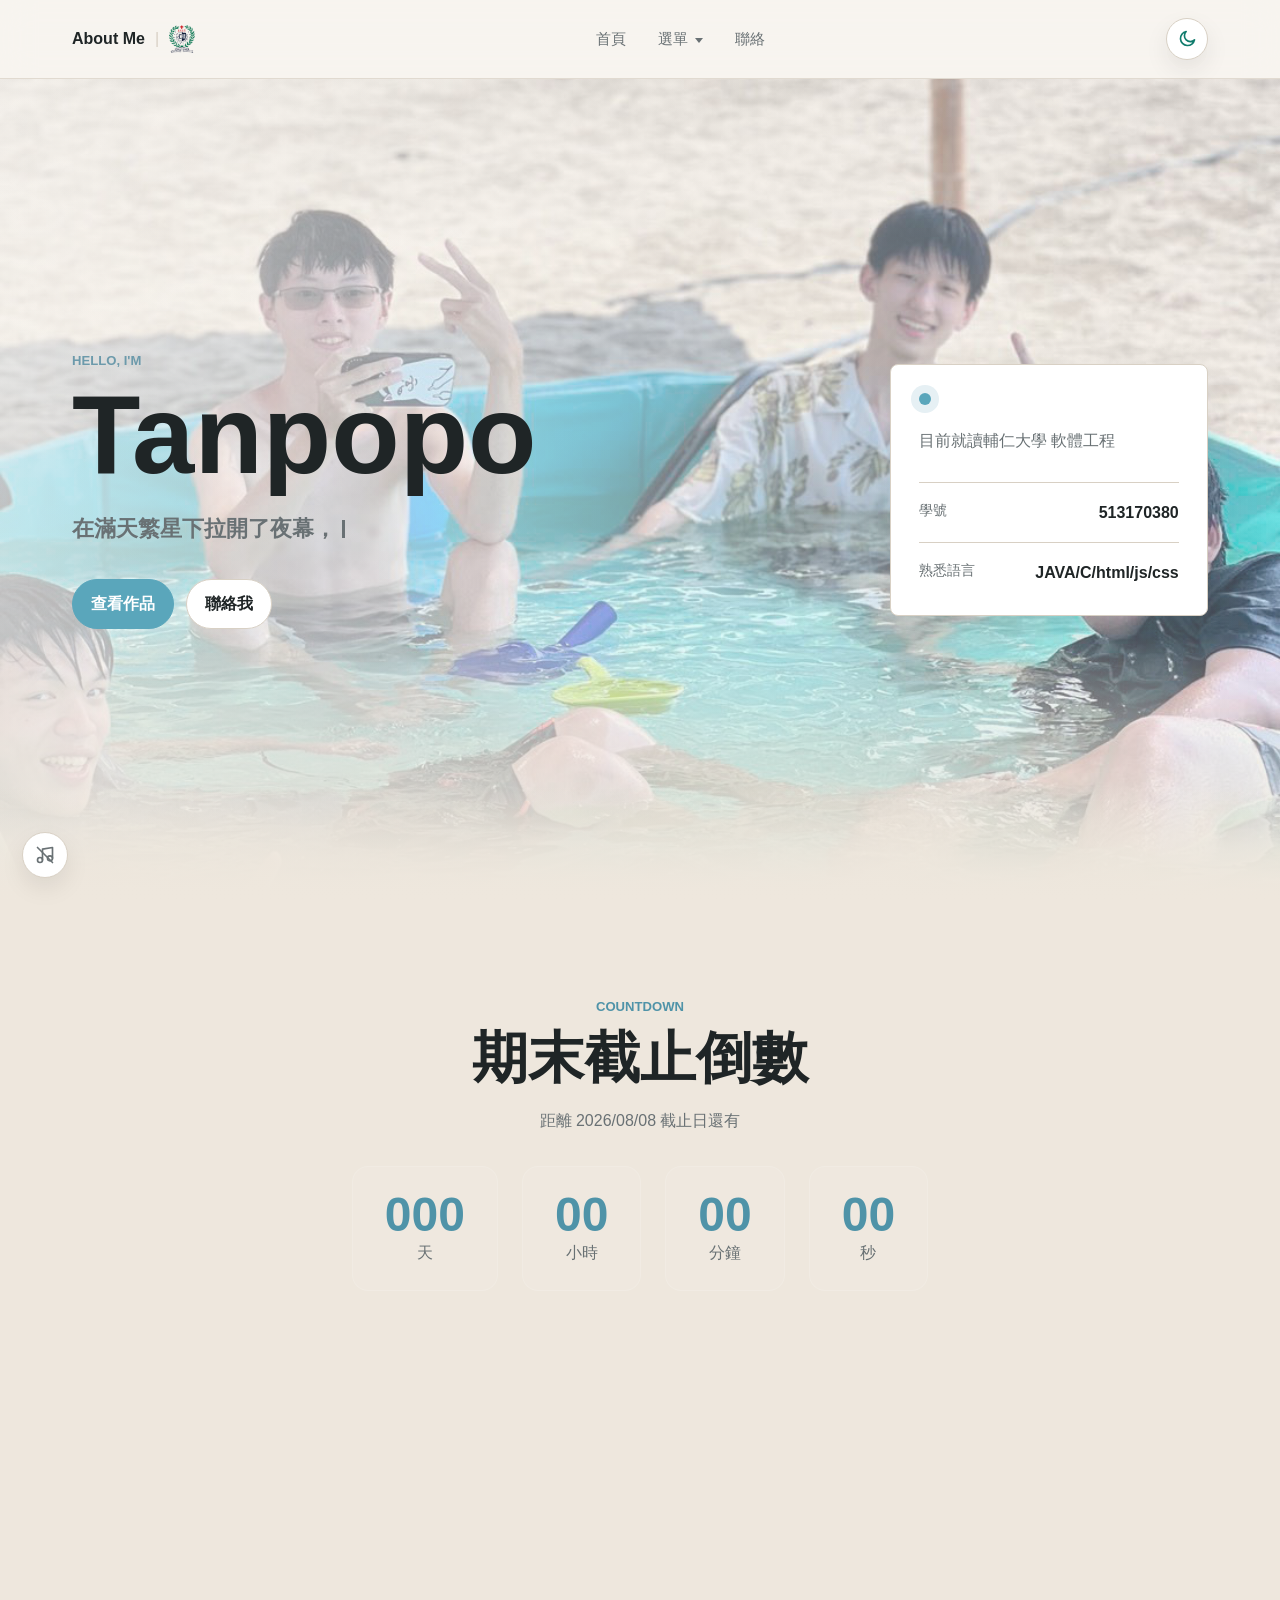
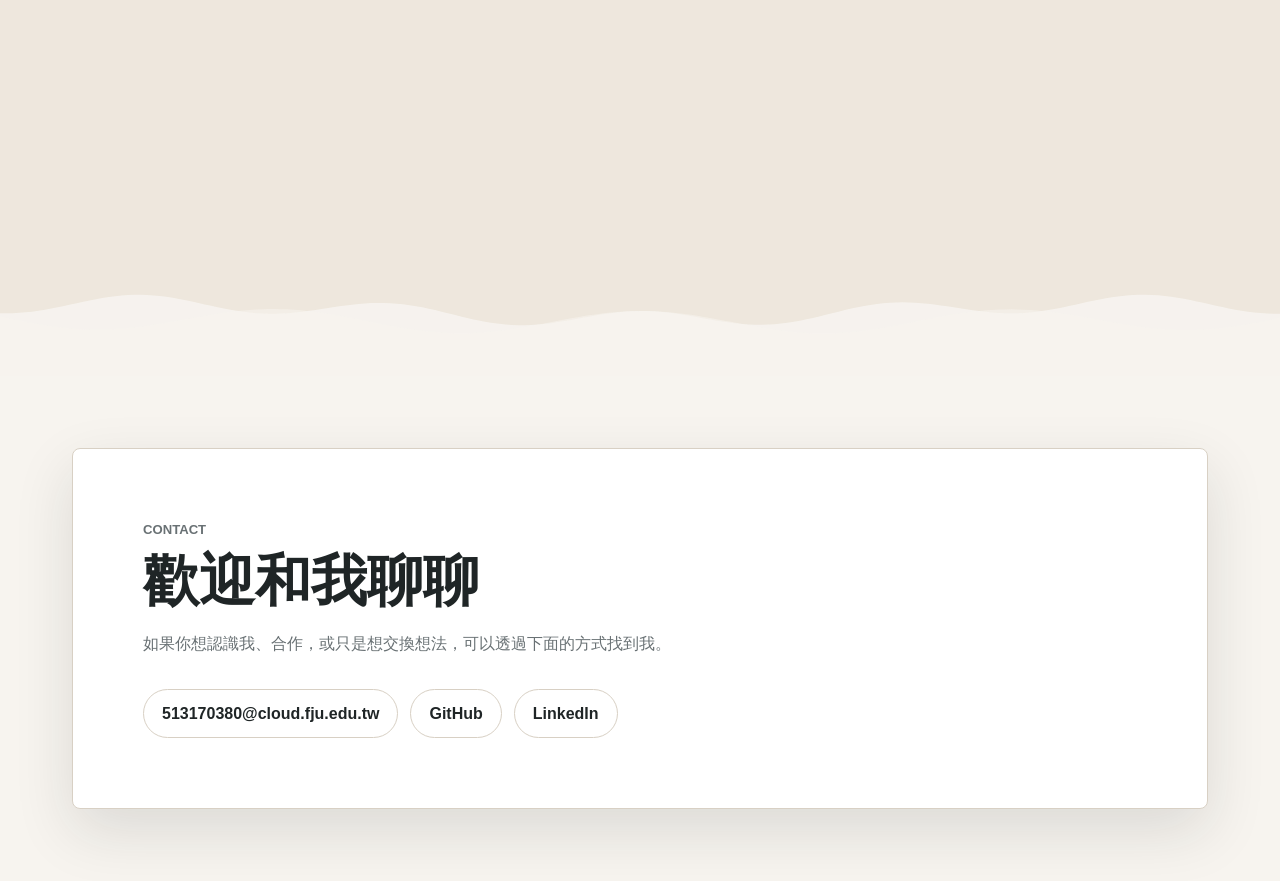
==== commit 20abb417: "修改內容" ====
--- a/index.html
+++ b/index.html
@@ -71,7 +71,7 @@
         </div>
         <div class="hero-content reveal">
           <p class="eyebrow">Hello, I'm</p>
-          <h1 id="hero-title">宋嘉竑</h1>
+          <h1 id="hero-title">Tanpopo</h1>
           <p class="hero-subtitle" data-typewriter>
             在滿天繁星下拉開了夜幕，對於這無聊的世界，今天還能保持熱愛嗎?
           </p>
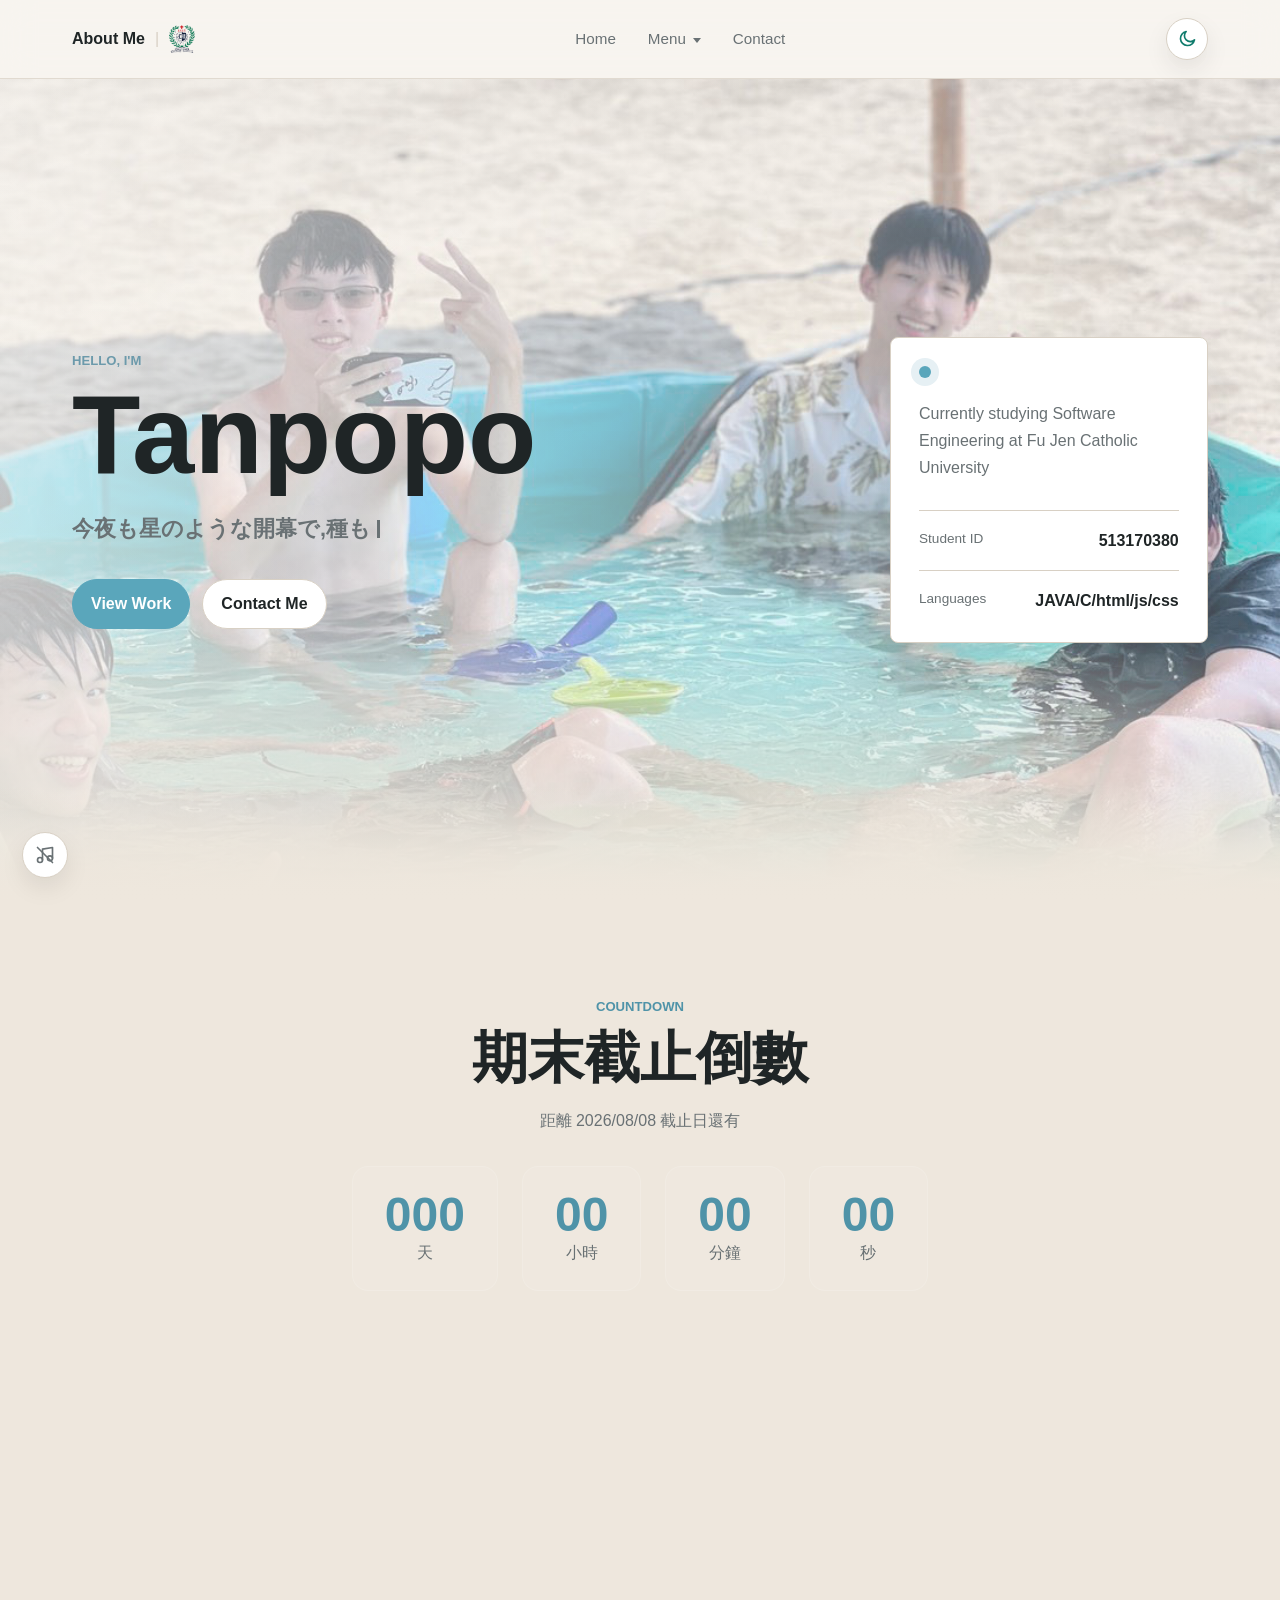
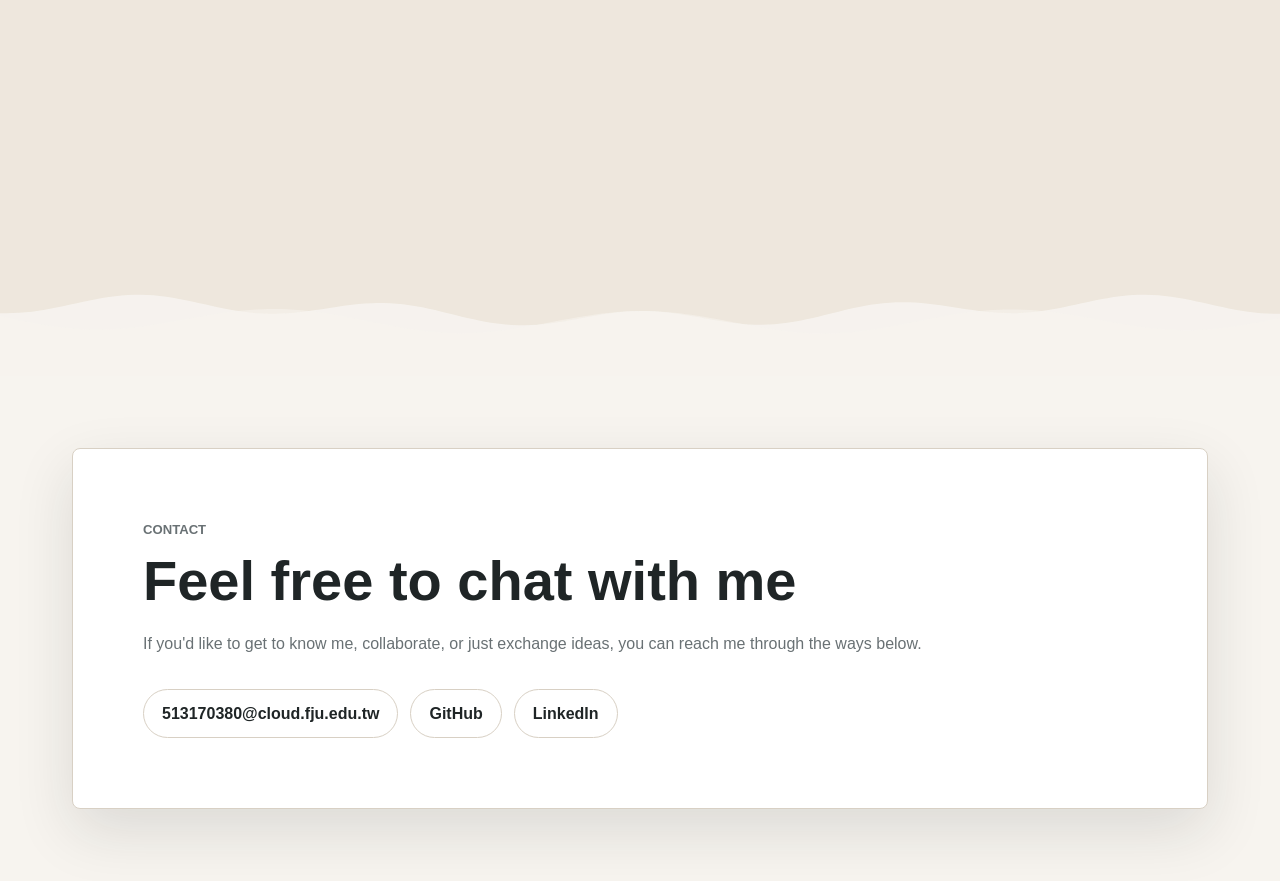
==== commit 363da0fd: "Change Language" ====
--- a/index.html
+++ b/index.html
@@ -40,20 +40,20 @@
         </a>
       </div>
       <nav class="nav" aria-label="主要導覽">
-        <a href="#home">首頁</a>
+        <a href="#home">Home</a>
         <div class="nav-dropdown">
-          <a class="nav-dropdown-trigger" href="works.html">選單</a>
+          <a class="nav-dropdown-trigger" href="works.html">Menu</a>
           <div class="nav-menu" aria-label="作品選單">
-            <a href="works.html">作品集</a>
+            <a href="works.html">Portfolio</a>
             <div class="nav-subdropdown">
-              <a class="nav-submenu-trigger" href="about.html">關於我</a>
+              <a class="nav-submenu-trigger" href="about.html">About Me</a>
               <div class="nav-submenu" aria-label="關於我選項">
-                <a href="sponsor.html">贊助</a>
+                <a href="sponsor.html">Sponsor</a>
               </div>
             </div>
           </div>
         </div>
-        <a href="#contact">聯絡</a>
+        <a href="#contact">Contact</a>
       </nav>
       <button class="theme-toggle" type="button" aria-label="切換深色模式">
         <span class="theme-icon"><img src="assets/moon.svg" alt="" /></span>
@@ -73,24 +73,24 @@
           <p class="eyebrow">Hello, I'm</p>
           <h1 id="hero-title">Tanpopo</h1>
           <p class="hero-subtitle" data-typewriter>
-            在滿天繁星下拉開了夜幕，對於這無聊的世界，今天還能保持熱愛嗎?
+            今夜も星のような開幕で,種も仕掛けも無い世界を,今日は愛せるのかな
           </p>
           <div class="hero-actions">
-            <a class="button primary" href="works.html">查看作品</a>
-            <a class="button secondary" href="#contact">聯絡我</a>
+            <a class="button primary" href="works.html">View Work</a>
+            <a class="button secondary" href="#contact">Contact Me</a>
           </div>
         </div>
 
         <aside class="quick-card reveal reveal-delay-1" aria-label="個人摘要">
           <span class="status-dot"></span>
-          <p>目前就讀輔仁大學 軟體工程</p>
+          <p>Currently studying Software Engineering at Fu Jen Catholic University</p>
           <dl>
             <div>
-              <dt>學號</dt>
+              <dt>Student ID</dt>
               <dd>513170380</dd>
             </div>
             <div>
-              <dt>熟悉語言</dt>
+              <dt>Languages</dt>
               <dd>JAVA/C/html/js/css</dd>
             </div>
           </dl>
@@ -126,8 +126,8 @@
 
       <section id="contact" class="section contact-section reveal" aria-labelledby="contact-title">
         <p class="section-label">Contact</p>
-        <h2 id="contact-title">歡迎和我聊聊</h2>
-        <p>如果你想認識我、合作，或只是想交換想法，可以透過下面的方式找到我。</p>
+        <h2 id="contact-title">Feel free to chat with me</h2>
+        <p>If you'd like to get to know me, collaborate, or just exchange ideas, you can reach me through the ways below.</p>
         <div class="contact-links">
           <a href="mailto:513170380@cloud.fju.edu.tw">513170380@cloud.fju.edu.tw</a>
           <a href="https://github.com/arantw" target="_blank" rel="noreferrer">GitHub</a>
--- a/startAnimation.css
+++ b/startAnimation.css
@@ -26,8 +26,10 @@
   animation: startOverlayExit 0.5s ease 2.15s forwards;
 }
 
-/* 站內切換到達新頁時，不顯示首次進入底幕，只播放開窗簾效果。 */
-.page-arrival-transition .start-animation:not(.is-page-transition) {
+/* 站內切換到達新頁時，不顯示首次進入底幕，只播放開窗簾效果。
+   排除 .is-spa-transition：about ↔ sponsor 的無載入切換有自己的窗簾時序，
+   若被這裡的到達規則套到，會讓窗簾提早淡出、來不及蓋住抽換內容而出現破圖。 */
+.page-arrival-transition .start-animation:not(.is-page-transition):not(.is-spa-transition) {
   background: transparent;
   pointer-events: none;
   animation: startOverlayExit 0.35s ease 0.95s forwards;
@@ -35,12 +37,12 @@
   visibility: visible;
 }
 
-.page-arrival-transition .start-animation:not(.is-page-transition) .container::before {
+.page-arrival-transition .start-animation:not(.is-page-transition):not(.is-spa-transition) .container::before {
   display: none;
 }
 
-.page-arrival-transition .start-animation:not(.is-page-transition) .curtain__left::before,
-.page-arrival-transition .start-animation:not(.is-page-transition) .curtain__right::before {
+.page-arrival-transition .start-animation:not(.is-page-transition):not(.is-spa-transition) .curtain__left::before,
+.page-arrival-transition .start-animation:not(.is-page-transition):not(.is-spa-transition) .curtain__right::before {
   animation: open 0.7s ease-in-out 0.15s forwards;
 }
 
